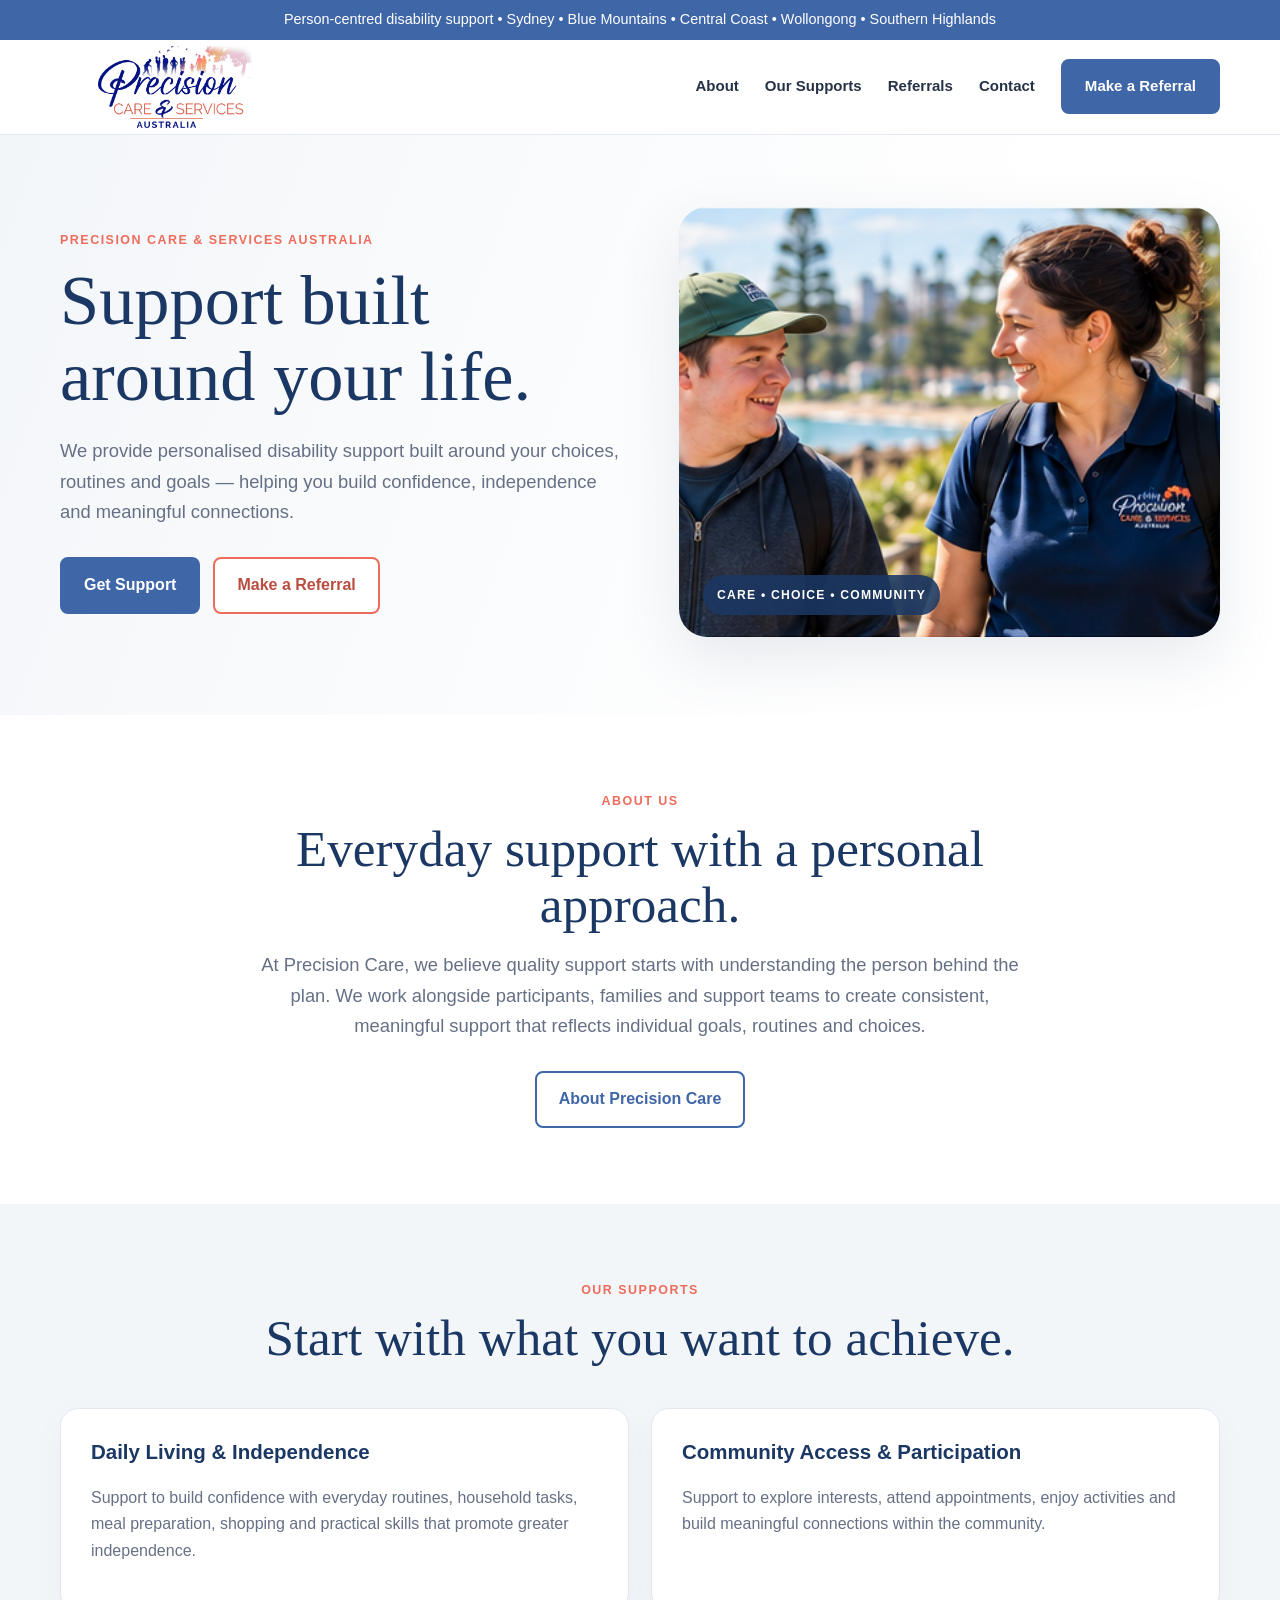
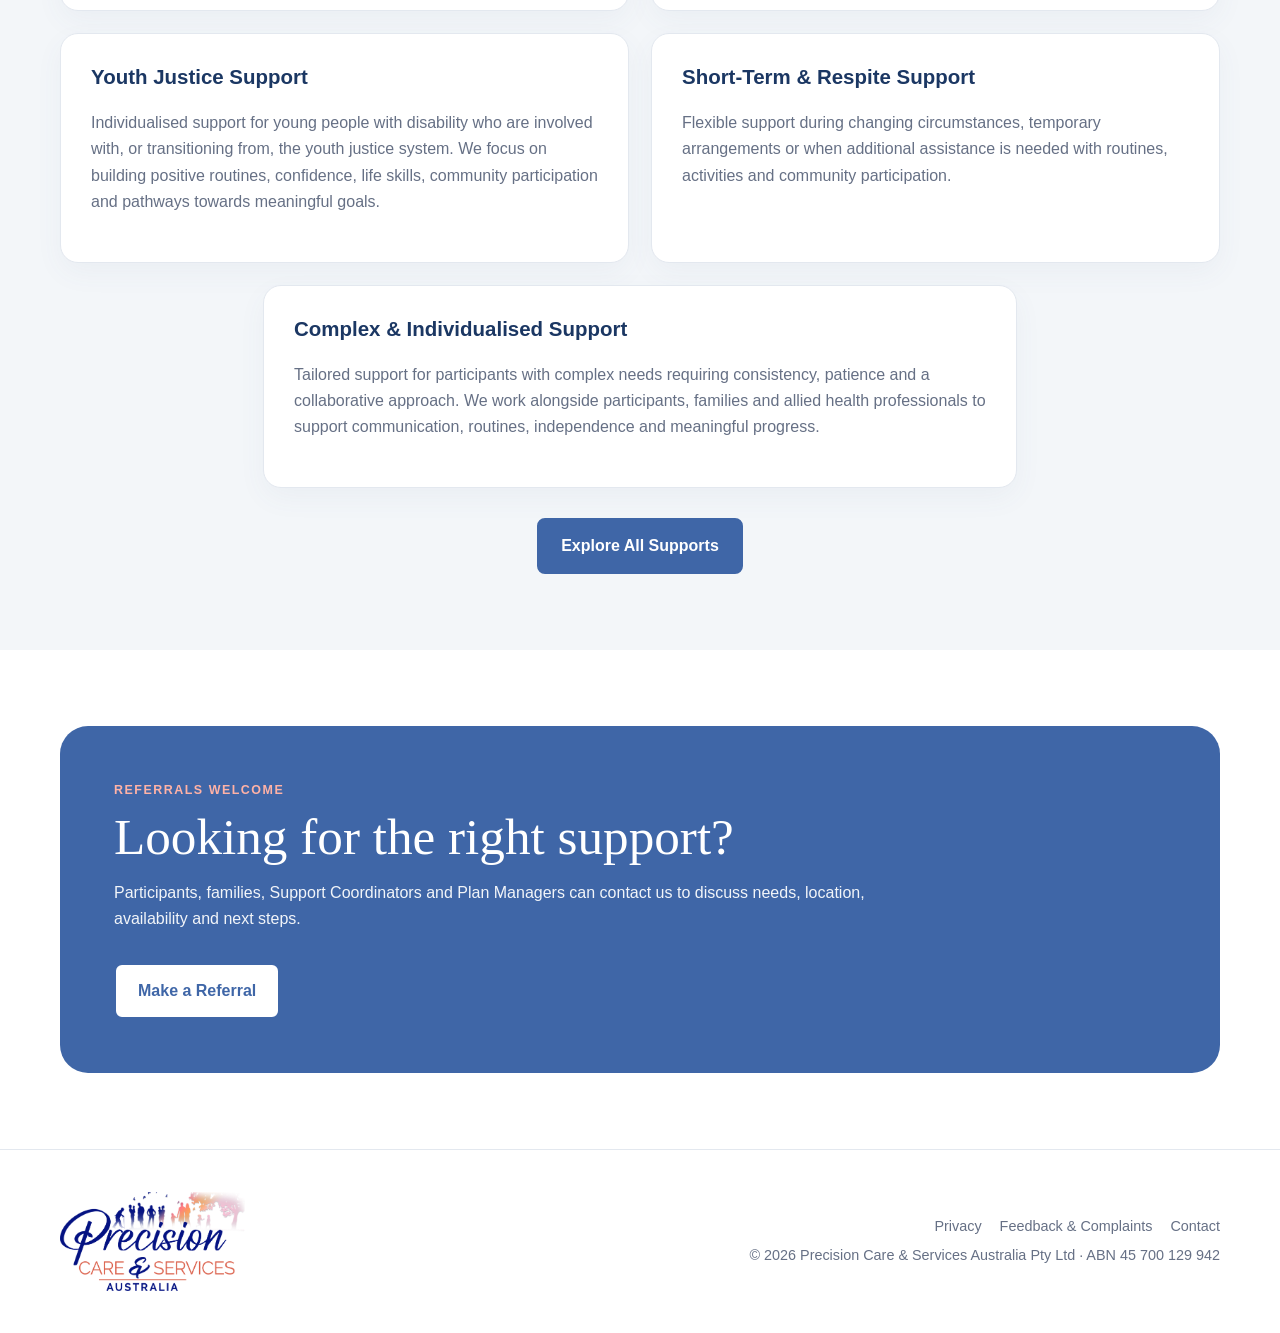
==== index.html @ 5c936be5 "Update Short-Term & Respite Support description Removed the availability note from Short-Term & Resp" ====
<!doctype html>
<html lang="en">
<head>
<meta charset="utf-8">
<meta name="viewport" content="width=device-width,initial-scale=1">
<title>Precision Care & Services Australia | Disability Support</title>
<meta name="description" content="Personalised disability support across Sydney, Blue Mountains, Central Coast, Wollongong and Southern Highlands.">
<link rel="stylesheet" href="styles.css">
</head>
<body>
<div class="top">Person-centred disability support • Sydney • Blue Mountains • Central Coast • Wollongong • Southern Highlands</div>
<header>
<div class="wrap nav">
<a href="index.html"><img class="logo" src="logo-web.png" alt="Precision Care & Services Australia"></a>
<nav class="links" aria-label="Main navigation">
<a href="about.html">About</a><a href="supports.html">Our Supports</a><a href="referrals.html">Referrals</a><a href="contact.html">Contact</a><a class="btn primary" href="referrals.html">Make a Referral</a>
</nav>
</div>
</header>
<main>
<section class="hero">
<div class="wrap hero-grid">
<div>
<div class="eyebrow">Precision Care & Services Australia</div>
<h1>Support built around your life.</h1>
<p class="lead">We provide personalised disability support built around your choices, routines and goals — helping you build confidence, independence and meaningful connections.</p>
<div class="actions"><a class="btn primary" href="contact.html">Get Support</a><a class="btn alt" href="referrals.html">Make a Referral</a></div>
</div>
<div class="hero-photo" role="img" aria-label="Warm, person-centred disability support in the community">
<img src="hero-care.png" alt="Person-centred community support">
<div class="photo-label">CARE • CHOICE • COMMUNITY</div>
</div>
</div>
</section>
<section class="section">
<div class="wrap center">
<div class="eyebrow">About us</div>
<h2>Everyday support with a personal approach.</h2>
<p class="lead">At Precision Care, we believe quality support starts with understanding the person behind the plan. We work alongside participants, families and support teams to create consistent, meaningful support that reflects individual goals, routines and choices.</p>
<div class="actions" style="justify-content:center"><a class="btn" href="about.html">About Precision Care</a></div>
</div>
</section>
<section class="section soft">
<div class="wrap">
<div class="center"><div class="eyebrow">Our supports</div><h2>Start with what you want to achieve.</h2></div>
<div class="grid">
<div class="card"><h3>Daily Living & Independence</h3><p>Support to build confidence with everyday routines, household tasks, meal preparation, shopping and practical skills that promote greater independence.</p></div>
<div class="card"><h3>Community Access & Participation</h3><p>Support to explore interests, attend appointments, enjoy activities and build meaningful connections within the community.</p></div>
<div class="card"><h3>Youth Justice Support</h3><p>Individualised support for young people with disability who are involved with, or transitioning from, the youth justice system. We focus on building positive routines, confidence, life skills, community participation and pathways towards meaningful goals.</p></div>
<div class="card"><h3>Short-Term & Respite Support</h3><p>Flexible support during changing circumstances, temporary arrangements or when additional assistance is needed with routines, activities and community participation.</p></div>
<div class="card"><h3>Complex & Individualised Support</h3><p>Tailored support for participants with complex needs requiring consistency, patience and a collaborative approach. We work alongside participants, families and allied health professionals to support communication, routines, independence and meaningful progress.</p></div>
</div>
<div class="actions" style="justify-content:center"><a class="btn primary" href="supports.html">Explore All Supports</a></div>
</div>
</section>
<section class="section"><div class="wrap band"><div class="eyebrow" style="color:#ffb2a6">Referrals welcome</div><h2>Looking for the right support?</h2><p>Participants, families, Support Coordinators and Plan Managers can contact us to discuss needs, location, availability and next steps.</p><div class="actions"><a class="btn" href="referrals.html" style="background:#fff">Make a Referral</a></div></div></section>
</main>
<footer><div class="wrap foot"><img src="logo-web.png" alt="Precision Care & Services Australia"><div><div class="footlinks"><a href="privacy.html">Privacy</a><a href="feedback.html">Feedback & Complaints</a><a href="contact.html">Contact</a></div><div class="small">© 2026 Precision Care & Services Australia Pty Ltd · ABN 45 700 129 942</div></div></div></footer>
</body></html>
---- styles.css ----
:root{--blue:#3f66a7;--navy:#1b3763;--coral:#ed6c5b;--ink:#263246;--muted:#667085;--soft:#f3f6f9;--line:#e3e8ef;--white:#fff}
*{box-sizing:border-box} html{scroll-behavior:smooth} body{margin:0;font-family:Inter,Arial,sans-serif;color:var(--ink);background:#fff;line-height:1.65} a{text-decoration:none;color:inherit}
.wrap{width:min(1160px,92%);margin:auto}.top{background:var(--blue);color:#fff;font-size:.9rem;text-align:center;padding:8px 14px}header{background:#fff;border-bottom:1px solid var(--line)}
.nav{min-height:94px;display:flex;align-items:center;justify-content:space-between;gap:24px}.logo{width:230px;height:auto;max-height:82px;object-fit:contain;display:block}.links{display:flex;align-items:center;gap:26px;font-weight:600;font-size:.94rem}
.btn{display:inline-block;padding:13px 22px;border-radius:8px;font-weight:700;border:2px solid var(--blue);transition:.2s;background:#fff;color:var(--blue);cursor:pointer}.btn:hover{transform:translateY(-1px)}.btn.primary{background:var(--blue);color:#fff}.btn.alt{border-color:var(--coral);color:#b94d40;background:#fff}
.hero{background:linear-gradient(110deg,#f3f6f9 0%,#fff 72%);padding:72px 0 78px}.hero-grid{display:grid;grid-template-columns:1.02fr .98fr;gap:56px;align-items:center}.eyebrow{color:var(--coral);font-weight:800;letter-spacing:.12em;text-transform:uppercase;font-size:.78rem}
h1,h2{font-family:Georgia,serif;font-weight:500;color:var(--navy);line-height:1.08}.hero h1{font-size:clamp(3rem,5.5vw,5.1rem);margin:12px 0 22px}.section h1{color:var(--navy)}.section h2{font-size:clamp(2.15rem,4vw,3.35rem);margin:10px 0 18px}h3{color:var(--navy);line-height:1.25}.lead{font-size:1.15rem;color:var(--muted);max-width:760px}.actions{display:flex;gap:13px;margin-top:30px;flex-wrap:wrap}
.hero-photo{min-height:430px;border-radius:28px;position:relative;overflow:hidden;box-shadow:0 22px 60px #52698724;background:#dfe7ef}.hero-photo img{width:100%;height:430px;object-fit:cover;display:block}.photo-label{position:absolute;left:24px;bottom:22px;background:rgba(27,55,99,.88);color:#fff;padding:10px 14px;border-radius:999px;font-size:.76rem;font-weight:800;letter-spacing:.1em}
.section{padding:76px 0}.soft{background:var(--soft)}.center{text-align:center;max-width:850px;margin:auto}.center .lead{margin-left:auto;margin-right:auto}.grid{display:grid;grid-template-columns:repeat(2,1fr);gap:22px;margin-top:42px}.card{background:#fff;border:1px solid var(--line);border-radius:18px;padding:30px;box-shadow:0 10px 28px #5269870d}.card h3{margin-top:0;font-size:1.28rem}.card p{color:var(--muted)}.tag{display:inline-block;margin-top:10px;color:var(--blue);font-size:.84rem;font-weight:800;letter-spacing:.03em}
.band{background:var(--blue);color:#fff;border-radius:28px;padding:54px}.band h2{color:#fff;margin:8px 0 14px}.band p{color:#f2f5f9;max-width:760px}.contact{display:grid;grid-template-columns:1fr 1fr;gap:54px;align-items:start}.service-area{color:var(--muted)}.notice{background:#fff7f5;border-left:4px solid var(--coral);padding:16px 18px;border-radius:8px;color:#5f6672}.form{background:#fff;border:1px solid var(--line);border-radius:18px;padding:30px;box-shadow:0 10px 28px #5269870d}.field{margin-bottom:18px}label{display:block;font-weight:700;margin-bottom:6px;color:var(--navy)}input,select,textarea{width:100%;font:inherit;padding:12px 13px;border:1px solid #cfd6df;border-radius:8px;background:#fff;color:var(--ink)}textarea{min-height:130px;resize:vertical}
footer{border-top:1px solid var(--line);padding:42px 0;color:var(--muted);font-size:.9rem}.foot{display:flex;justify-content:space-between;gap:30px;align-items:center}.foot img{width:185px}.footlinks{display:flex;gap:18px;justify-content:flex-end;margin-bottom:6px}.small{text-align:right}
@media(max-width:900px){.links a:not(.btn){display:none}.hero-grid,.contact{grid-template-columns:1fr}.grid{grid-template-columns:1fr}.hero-photo,.hero-photo img{min-height:330px;height:330px}}
@media(max-width:620px){.top{font-size:.78rem}.nav{min-height:80px}.logo{width:175px}.links .btn{padding:10px 13px;font-size:.84rem}.hero{padding:48px 0}.hero h1{font-size:3.05rem}.hero-grid{gap:34px}.hero-photo,.hero-photo img{min-height:280px;height:280px}.section{padding:58px 0}.band{padding:36px 26px}.foot{align-items:flex-start;flex-direction:column}.footlinks{justify-content:flex-start;flex-wrap:wrap}.small{text-align:left}}
.grid .card:last-child{grid-column:1/-1;max-width:65%;margin:auto;}
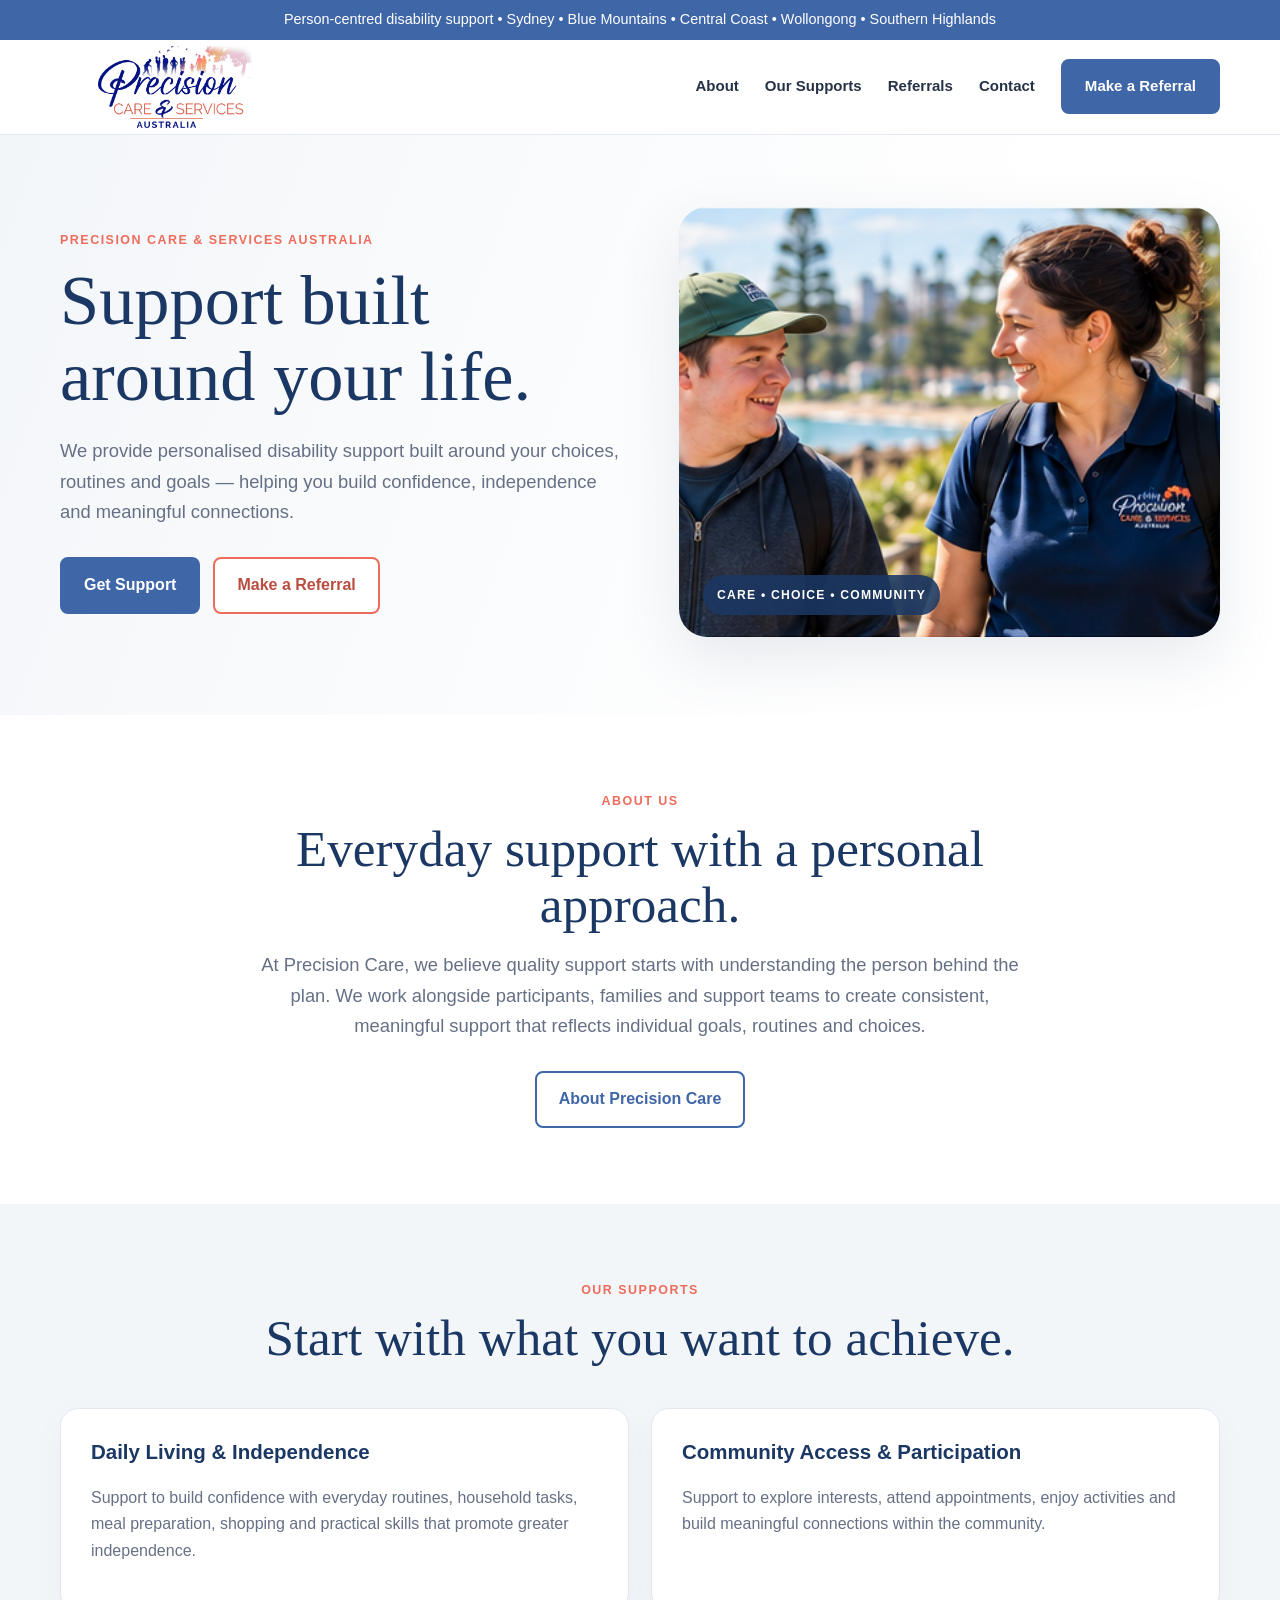
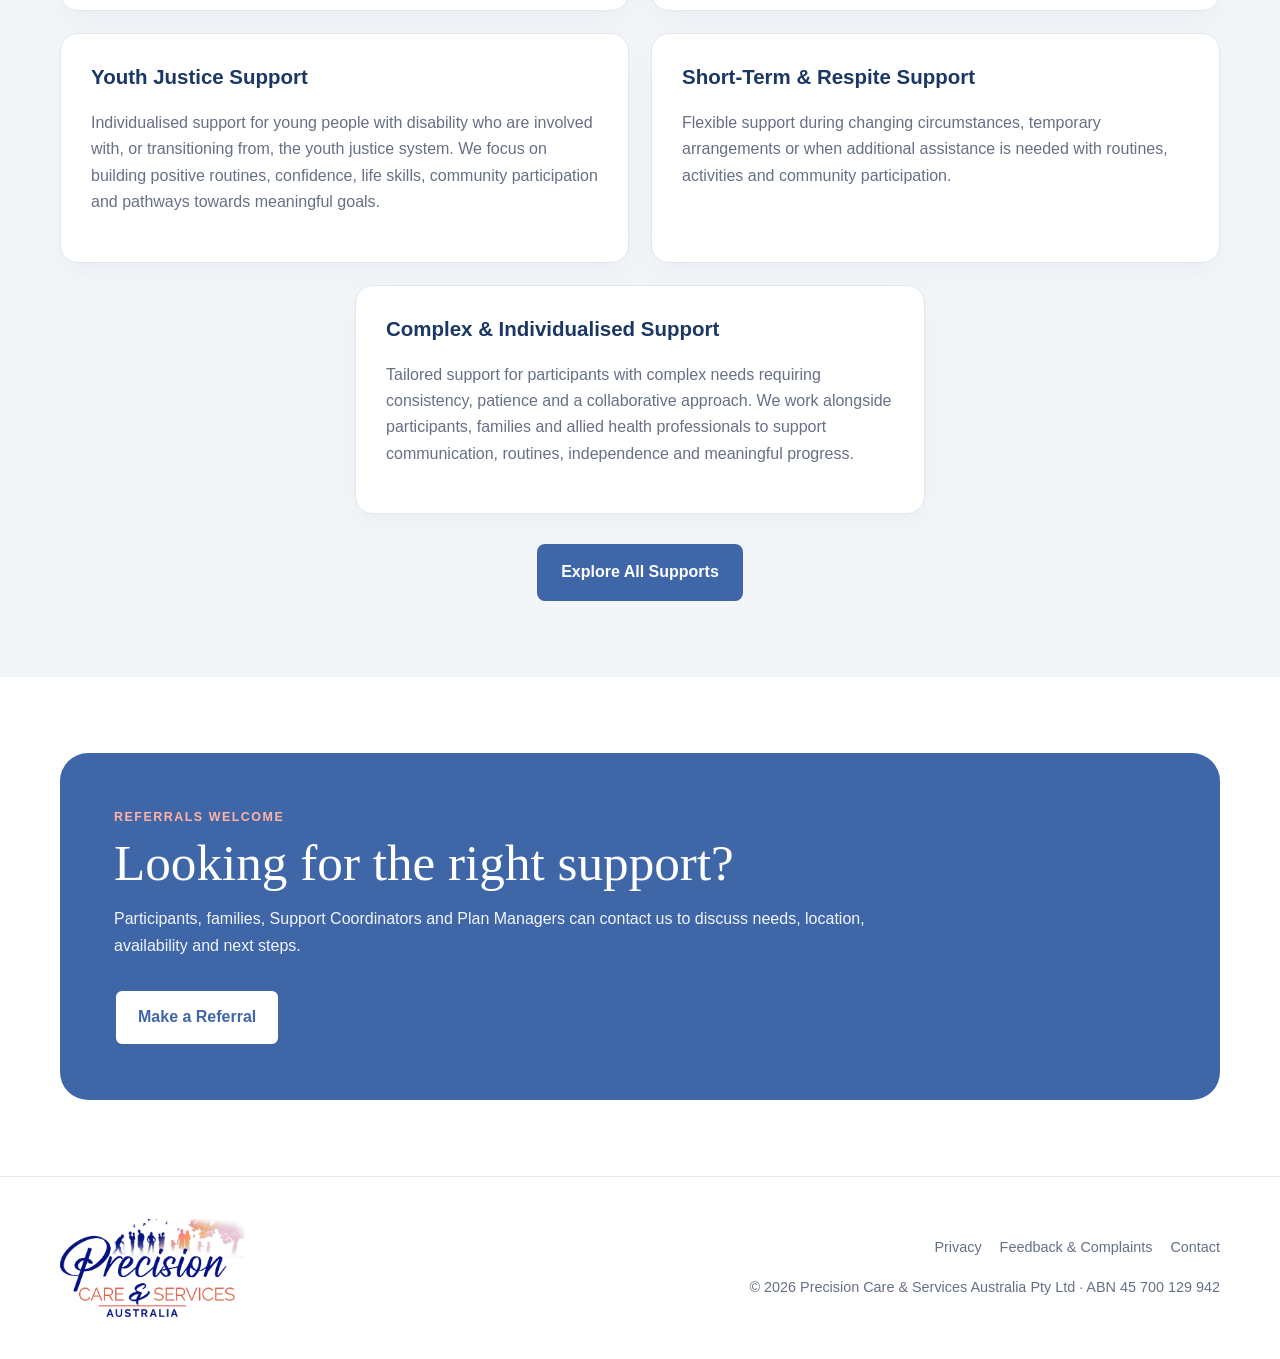
==== commit 76892e32: "Update section class for home supports" ====
--- a/index.html
+++ b/index.html
@@ -40,7 +40,7 @@
 <div class="actions" style="justify-content:center"><a class="btn" href="about.html">About Precision Care</a></div>
 </div>
 </section>
-<section class="section soft">
+<section class="section soft home-supports">
 <div class="wrap">
 <div class="center"><div class="eyebrow">Our supports</div><h2>Start with what you want to achieve.</h2></div>
 <div class="grid">
--- a/styles.css
+++ b/styles.css
@@ -8,7 +8,8 @@
 .hero-photo{min-height:430px;border-radius:28px;position:relative;overflow:hidden;box-shadow:0 22px 60px #52698724;background:#dfe7ef}.hero-photo img{width:100%;height:430px;object-fit:cover;display:block}.photo-label{position:absolute;left:24px;bottom:22px;background:rgba(27,55,99,.88);color:#fff;padding:10px 14px;border-radius:999px;font-size:.76rem;font-weight:800;letter-spacing:.1em}
 .section{padding:76px 0}.soft{background:var(--soft)}.center{text-align:center;max-width:850px;margin:auto}.center .lead{margin-left:auto;margin-right:auto}.grid{display:grid;grid-template-columns:repeat(2,1fr);gap:22px;margin-top:42px}.card{background:#fff;border:1px solid var(--line);border-radius:18px;padding:30px;box-shadow:0 10px 28px #5269870d}.card h3{margin-top:0;font-size:1.28rem}.card p{color:var(--muted)}.tag{display:inline-block;margin-top:10px;color:var(--blue);font-size:.84rem;font-weight:800;letter-spacing:.03em}
 .band{background:var(--blue);color:#fff;border-radius:28px;padding:54px}.band h2{color:#fff;margin:8px 0 14px}.band p{color:#f2f5f9;max-width:760px}.contact{display:grid;grid-template-columns:1fr 1fr;gap:54px;align-items:start}.service-area{color:var(--muted)}.notice{background:#fff7f5;border-left:4px solid var(--coral);padding:16px 18px;border-radius:8px;color:#5f6672}.form{background:#fff;border:1px solid var(--line);border-radius:18px;padding:30px;box-shadow:0 10px 28px #5269870d}.field{margin-bottom:18px}label{display:block;font-weight:700;margin-bottom:6px;color:var(--navy)}input,select,textarea{width:100%;font:inherit;padding:12px 13px;border:1px solid #cfd6df;border-radius:8px;background:#fff;color:var(--ink)}textarea{min-height:130px;resize:vertical}
-footer{border-top:1px solid var(--line);padding:42px 0;color:var(--muted);font-size:.9rem}.foot{display:flex;justify-content:space-between;gap:30px;align-items:center}.foot img{width:185px}.footlinks{display:flex;gap:18px;justify-content:flex-end;margin-bottom:6px}.small{text-align:right}
+footer{border-top:1px solid var(--line);padding:42px 0;color:var(--muted);font-size:.9rem}.foot{display:flex;justify-content:space-between;gap:30px;align-items:center}.foot img{width:185px}.footlinks{display:flex;gap:18px;justify-content:flex-end;margin-bottom:6px}.small{text-align:left;margin-top:16px}
 @media(max-width:900px){.links a:not(.btn){display:none}.hero-grid,.contact{grid-template-columns:1fr}.grid{grid-template-columns:1fr}.hero-photo,.hero-photo img{min-height:330px;height:330px}}
 @media(max-width:620px){.top{font-size:.78rem}.nav{min-height:80px}.logo{width:175px}.links .btn{padding:10px 13px;font-size:.84rem}.hero{padding:48px 0}.hero h1{font-size:3.05rem}.hero-grid{gap:34px}.hero-photo,.hero-photo img{min-height:280px;height:280px}.section{padding:58px 0}.band{padding:36px 26px}.foot{align-items:flex-start;flex-direction:column}.footlinks{justify-content:flex-start;flex-wrap:wrap}.small{text-align:left}}
-.grid .card:last-child{grid-column:1/-1;max-width:65%;margin:auto;}
+grid .card:last-child{}
+@media (min-width:769px){.section.soft .grid .card:last-child{grid-column:1 / -1;width:calc(50% - 10px);justify-self:center;}}
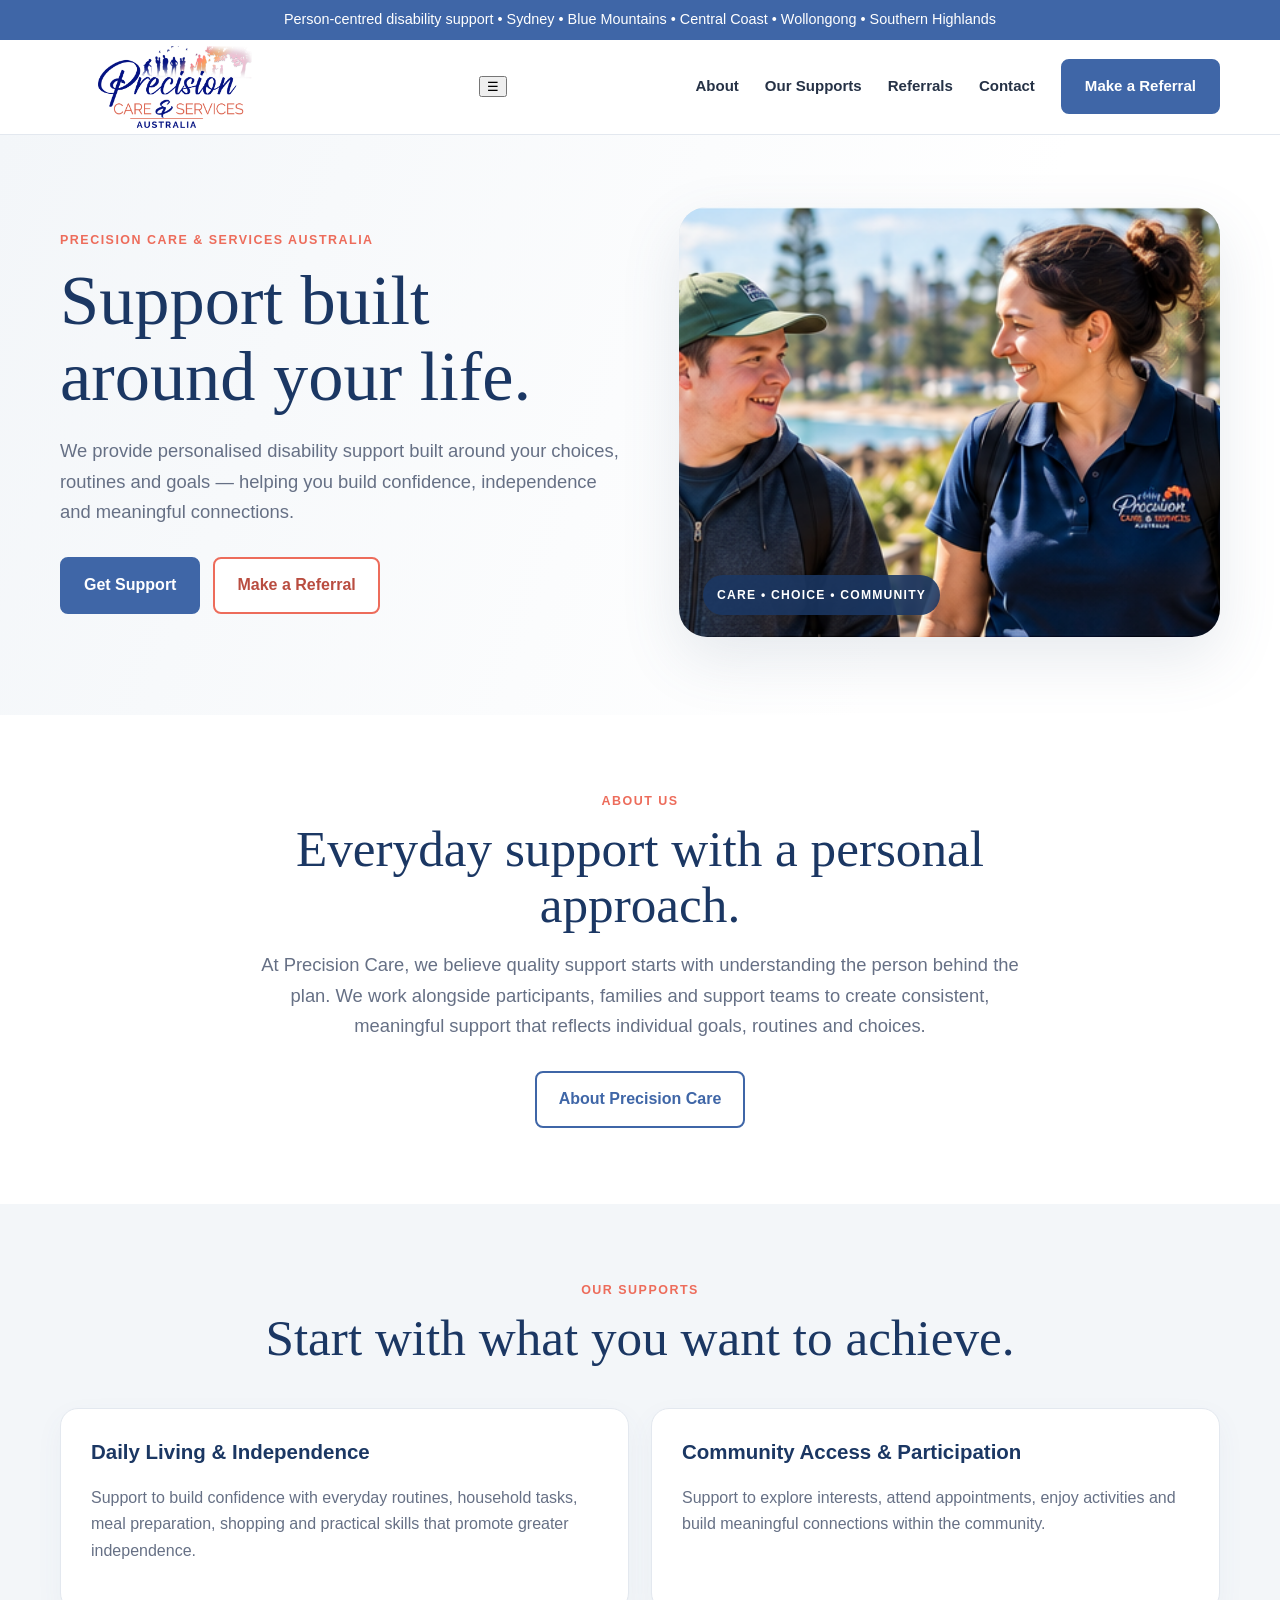
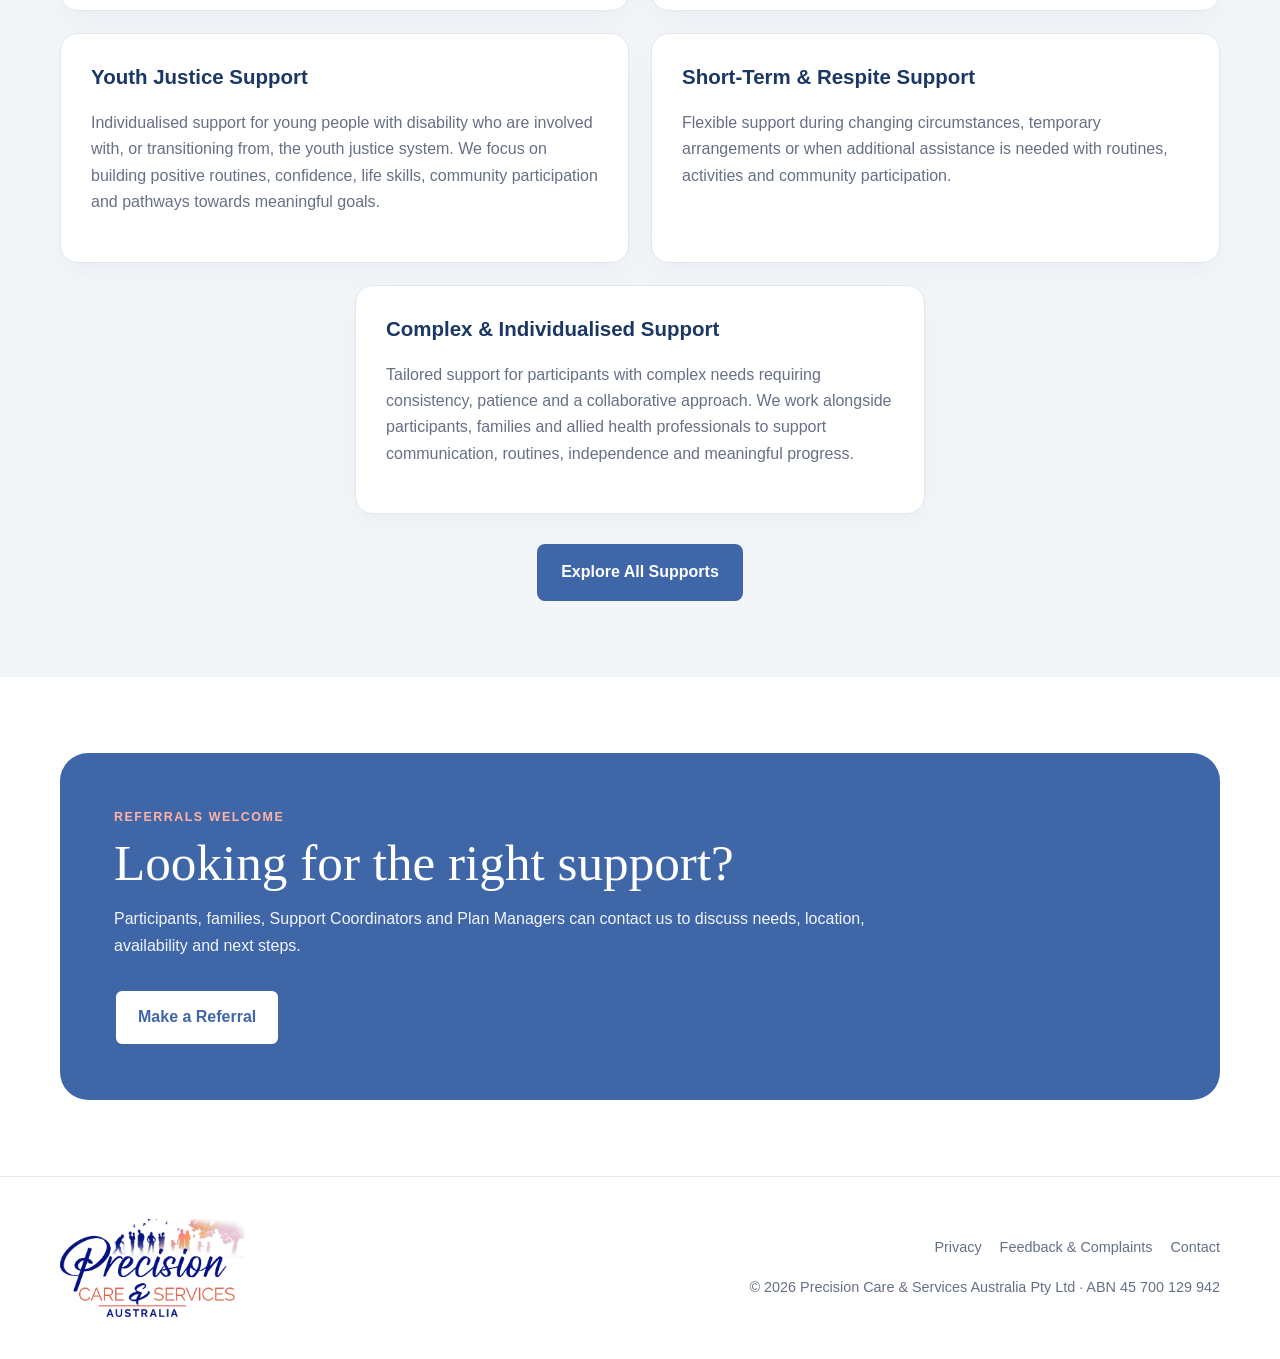
==== commit b87fb619: "Add menu toggle button to navigation" ====
--- a/index.html
+++ b/index.html
@@ -12,6 +12,7 @@
 <header>
 <div class="wrap nav">
 <a href="index.html"><img class="logo" src="logo-web.png" alt="Precision Care & Services Australia"></a>
+<button class="menu-toggle" aria-label="Open menu">☰</button>
 <nav class="links" aria-label="Main navigation">
 <a href="about.html">About</a><a href="supports.html">Our Supports</a><a href="referrals.html">Referrals</a><a href="contact.html">Contact</a><a class="btn primary" href="referrals.html">Make a Referral</a>
 </nav>
--- a/styles.css
+++ b/styles.css
@@ -12,4 +12,4 @@
 @media(max-width:900px){.links a:not(.btn){display:none}.hero-grid,.contact{grid-template-columns:1fr}.grid{grid-template-columns:1fr}.hero-photo,.hero-photo img{min-height:330px;height:330px}}
 @media(max-width:620px){.top{font-size:.78rem}.nav{min-height:80px}.logo{width:175px}.links .btn{padding:10px 13px;font-size:.84rem}.hero{padding:48px 0}.hero h1{font-size:3.05rem}.hero-grid{gap:34px}.hero-photo,.hero-photo img{min-height:280px;height:280px}.section{padding:58px 0}.band{padding:36px 26px}.foot{align-items:flex-start;flex-direction:column}.footlinks{justify-content:flex-start;flex-wrap:wrap}.small{text-align:left}}
 grid .card:last-child{}
-@media (min-width:769px){.section.soft .grid .card:last-child{grid-column:1 / -1;width:calc(50% - 10px);justify-self:center;}}
+@media (min-width:769px){.home-supports .grid .card:last-child{grid-column:1 / -1;width:calc(50% - 10px);justify-self:center;}}
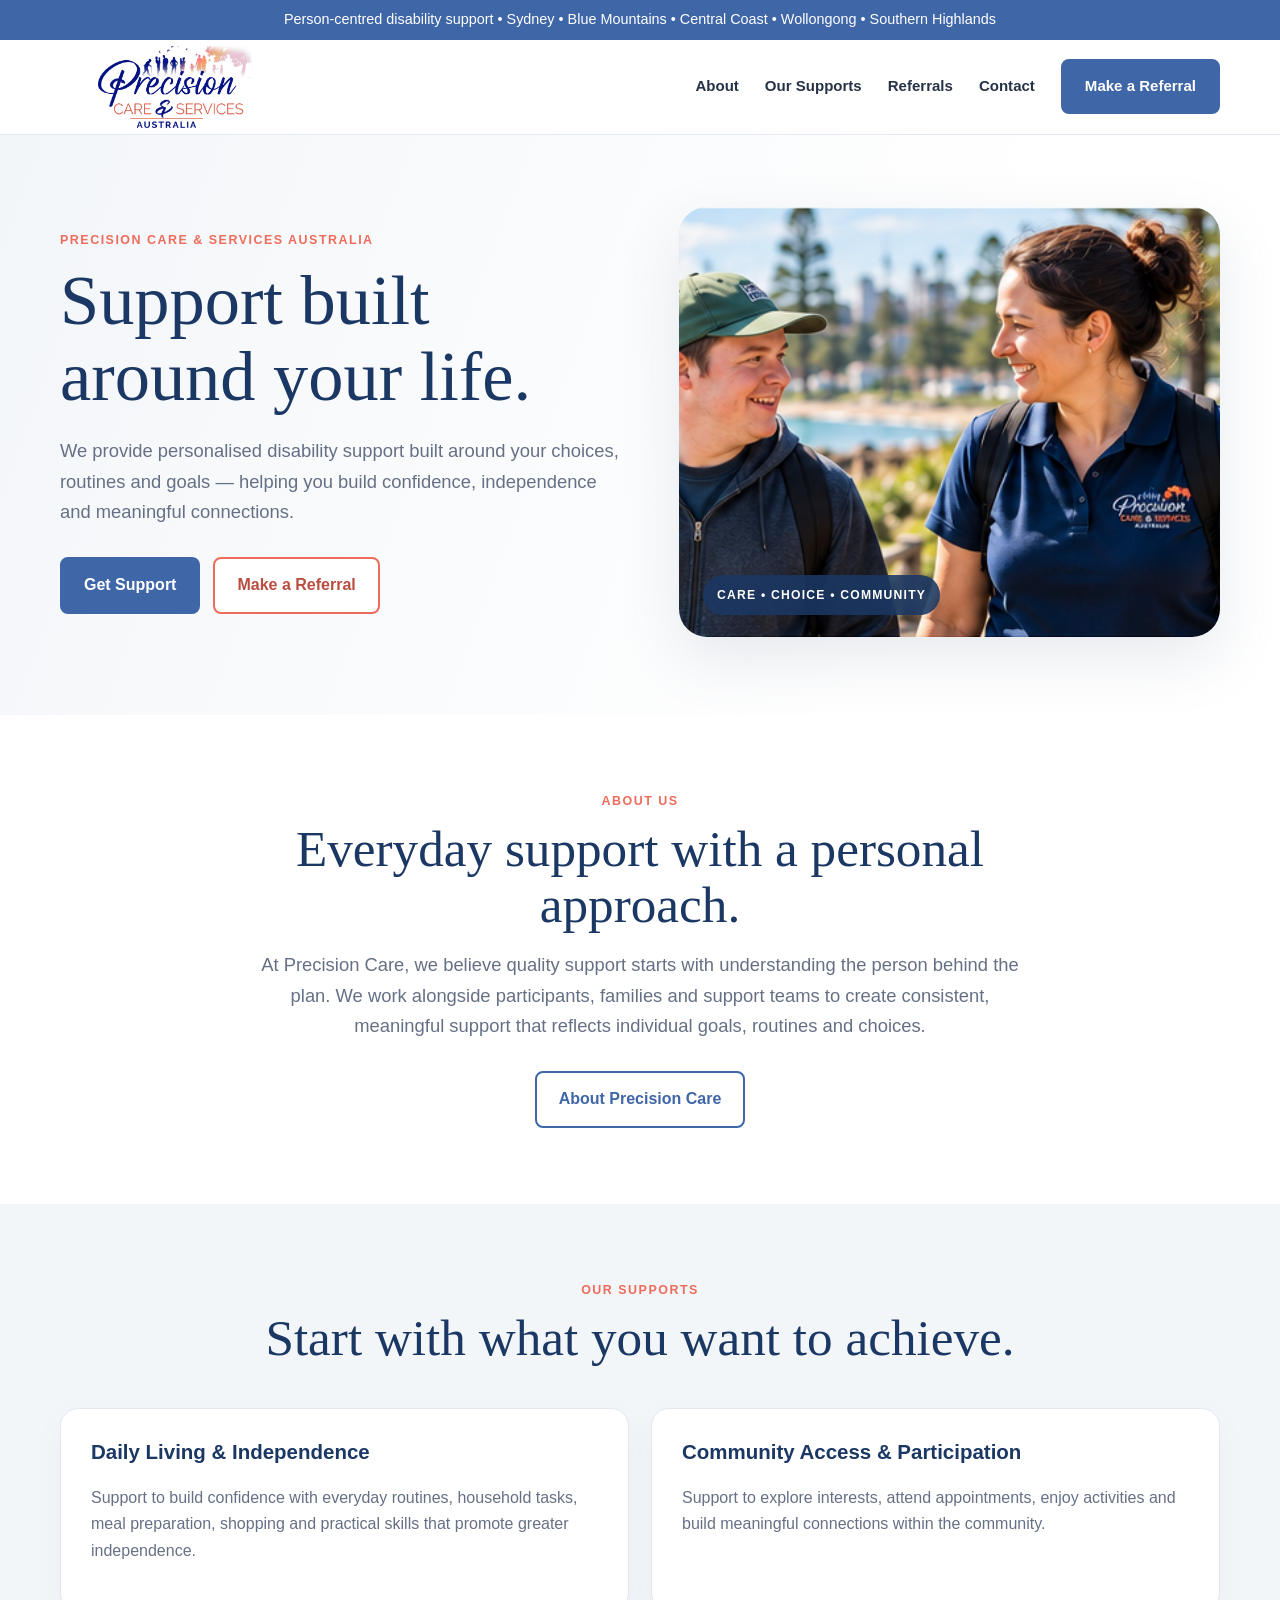
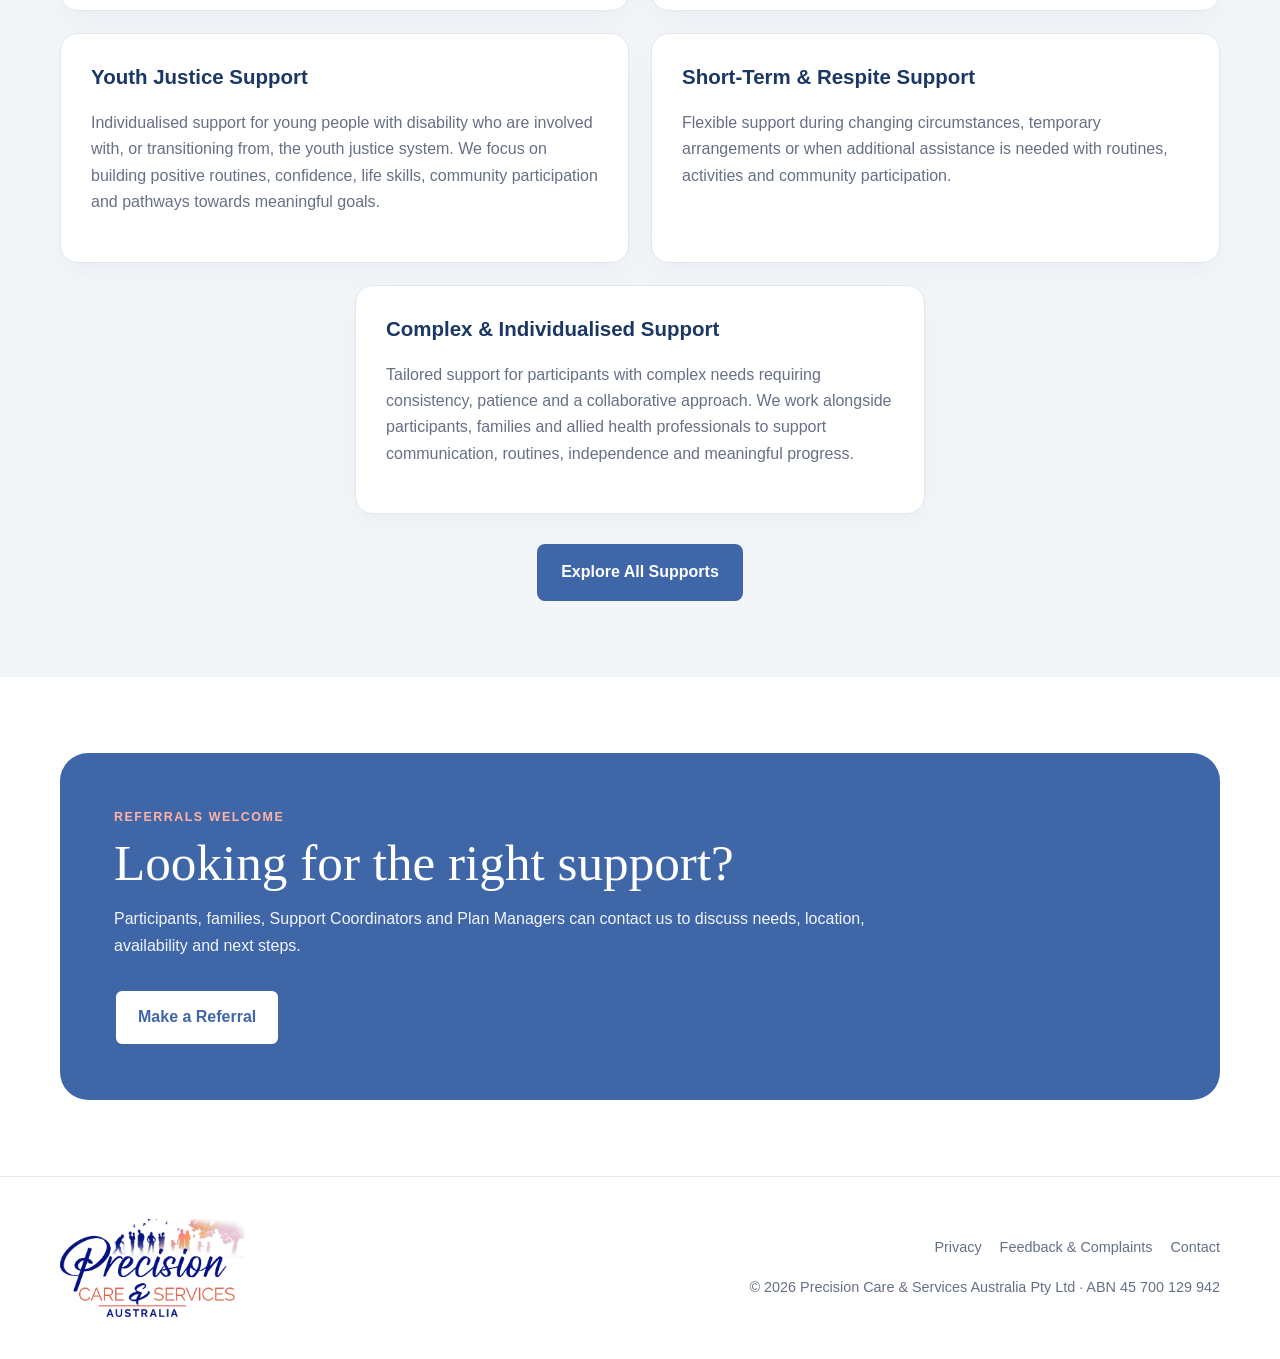
==== commit e49be109: "Add script tag for external JavaScript file" ====
--- a/index.html
+++ b/index.html
@@ -57,4 +57,5 @@
 <section class="section"><div class="wrap band"><div class="eyebrow" style="color:#ffb2a6">Referrals welcome</div><h2>Looking for the right support?</h2><p>Participants, families, Support Coordinators and Plan Managers can contact us to discuss needs, location, availability and next steps.</p><div class="actions"><a class="btn" href="referrals.html" style="background:#fff">Make a Referral</a></div></div></section>
 </main>
 <footer><div class="wrap foot"><img src="logo-web.png" alt="Precision Care & Services Australia"><div><div class="footlinks"><a href="privacy.html">Privacy</a><a href="feedback.html">Feedback & Complaints</a><a href="contact.html">Contact</a></div><div class="small">© 2026 Precision Care & Services Australia Pty Ltd · ABN 45 700 129 942</div></div></div></footer>
+<script src="script.js"></script>
 </body></html>
--- a/styles.css
+++ b/styles.css
@@ -13,3 +13,23 @@
 @media(max-width:620px){.top{font-size:.78rem}.nav{min-height:80px}.logo{width:175px}.links .btn{padding:10px 13px;font-size:.84rem}.hero{padding:48px 0}.hero h1{font-size:3.05rem}.hero-grid{gap:34px}.hero-photo,.hero-photo img{min-height:280px;height:280px}.section{padding:58px 0}.band{padding:36px 26px}.foot{align-items:flex-start;flex-direction:column}.footlinks{justify-content:flex-start;flex-wrap:wrap}.small{text-align:left}}
 grid .card:last-child{}
 @media (min-width:769px){.home-supports .grid .card:last-child{grid-column:1 / -1;width:calc(50% - 10px);justify-self:center;}}
+
+
+.menu-toggle {
+  display: none;
+}
+
+@media (max-width: 768px) {
+  .menu-toggle {
+    display: block;
+    background: none;
+    border: none;
+    font-size: 28px;
+    color: var(--navy);
+    cursor: pointer;
+  }
+
+  .links {
+    display: none;
+  }
+}
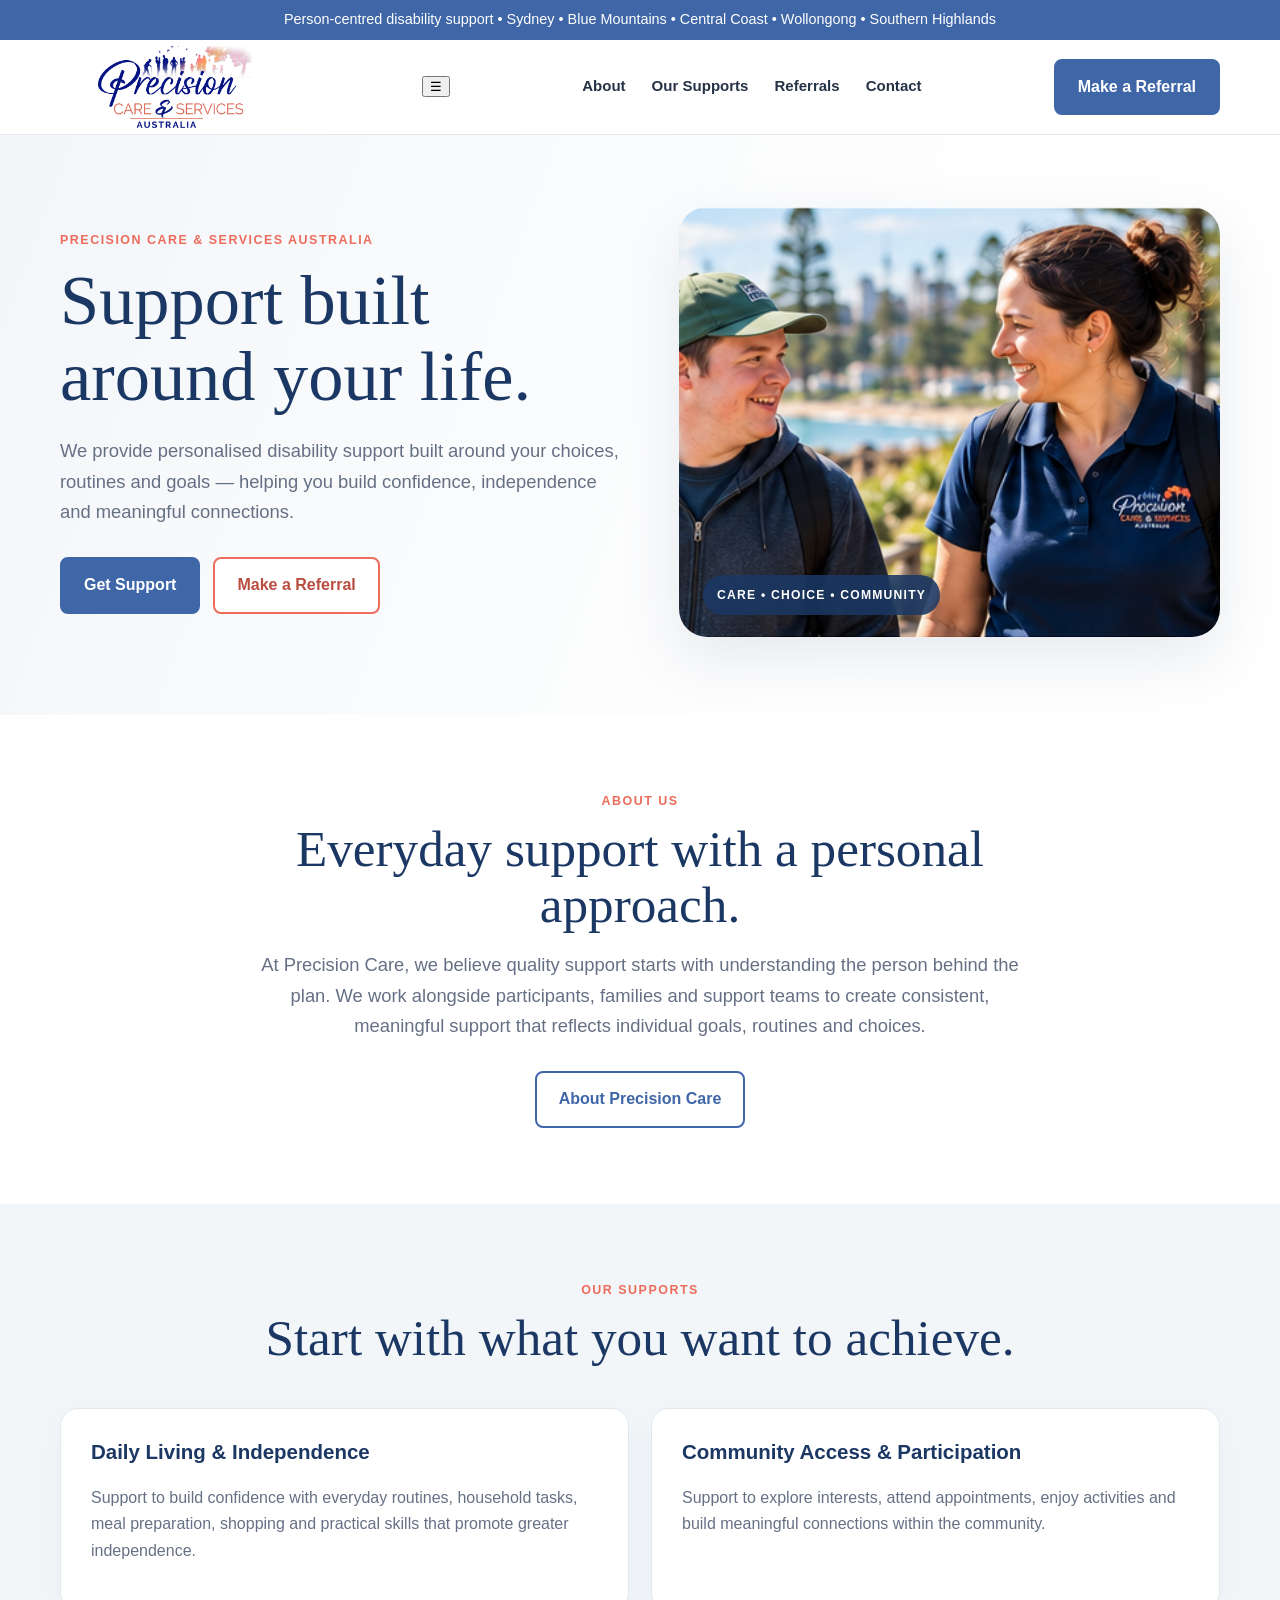
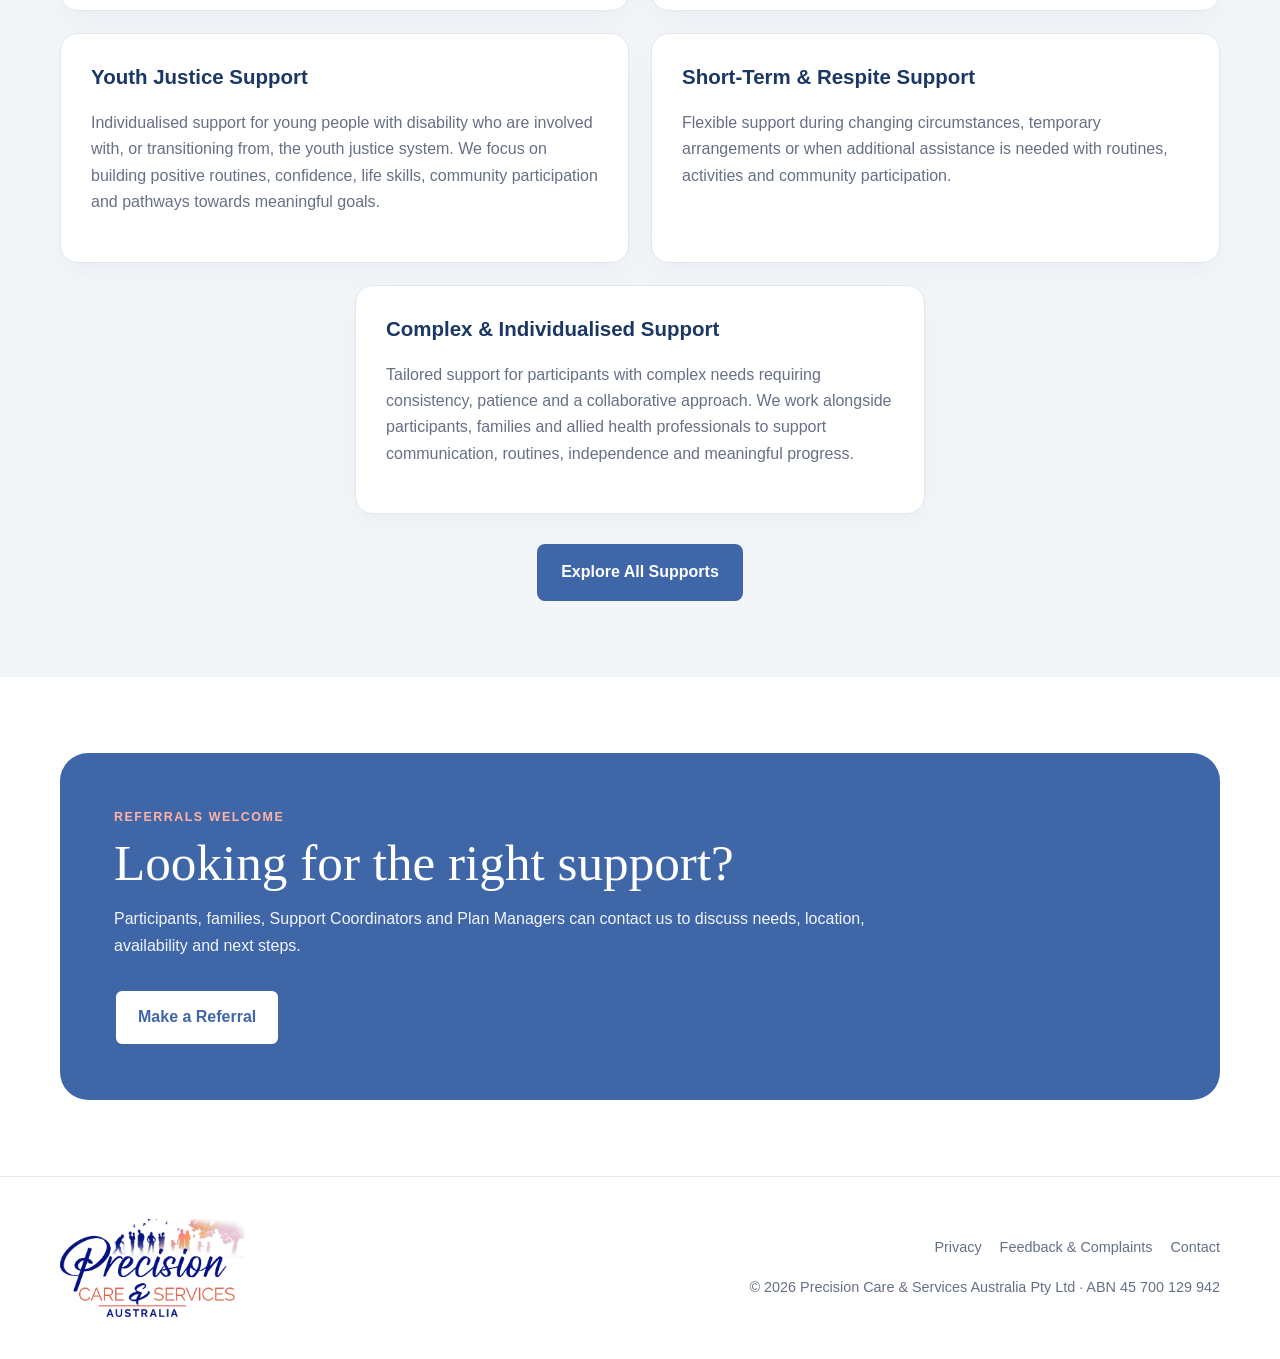
==== commit f5769b81: "Rearrange navigation links in index.html" ====
--- a/index.html
+++ b/index.html
@@ -14,8 +14,9 @@
 <a href="index.html"><img class="logo" src="logo-web.png" alt="Precision Care & Services Australia"></a>
 <button class="menu-toggle" aria-label="Open menu">☰</button>
 <nav class="links" aria-label="Main navigation">
-<a href="about.html">About</a><a href="supports.html">Our Supports</a><a href="referrals.html">Referrals</a><a href="contact.html">Contact</a><a class="btn primary" href="referrals.html">Make a Referral</a>
+<a href="about.html">About</a><a href="supports.html">Our Supports</a><a href="referrals.html">Referrals</a><a href="contact.html">Contact</a>
 </nav>
+<a class="btn primary" href="referrals.html">Make a Referral</a>
 </div>
 </header>
 <main>
--- a/styles.css
+++ b/styles.css
@@ -15,11 +15,17 @@
 @media (min-width:769px){.home-supports .grid .card:last-child{grid-column:1 / -1;width:calc(50% - 10px);justify-self:center;}}
 
 
-.menu-toggle {
-  display: none;
-}
+@media (max-width: 768px) {
 
-@media (max-width: 768px) {
+  .nav {
+    align-items: center;
+  }
+
+  .logo {
+    width: 175px;
+    height: auto;
+  }
+
   .menu-toggle {
     display: block;
     background: none;
@@ -27,9 +33,25 @@
     font-size: 28px;
     color: var(--navy);
     cursor: pointer;
+    margin-left: auto;
   }
 
   .links {
     display: none;
+    width: 100%;
   }
+
+  .links.open {
+    display: flex;
+    flex-direction: column;
+    gap: 15px;
+    position: absolute;
+    top: 90px;
+    left: 0;
+    right: 0;
+    background: white;
+    padding: 20px;
+    z-index: 10;
+  }
+
 }
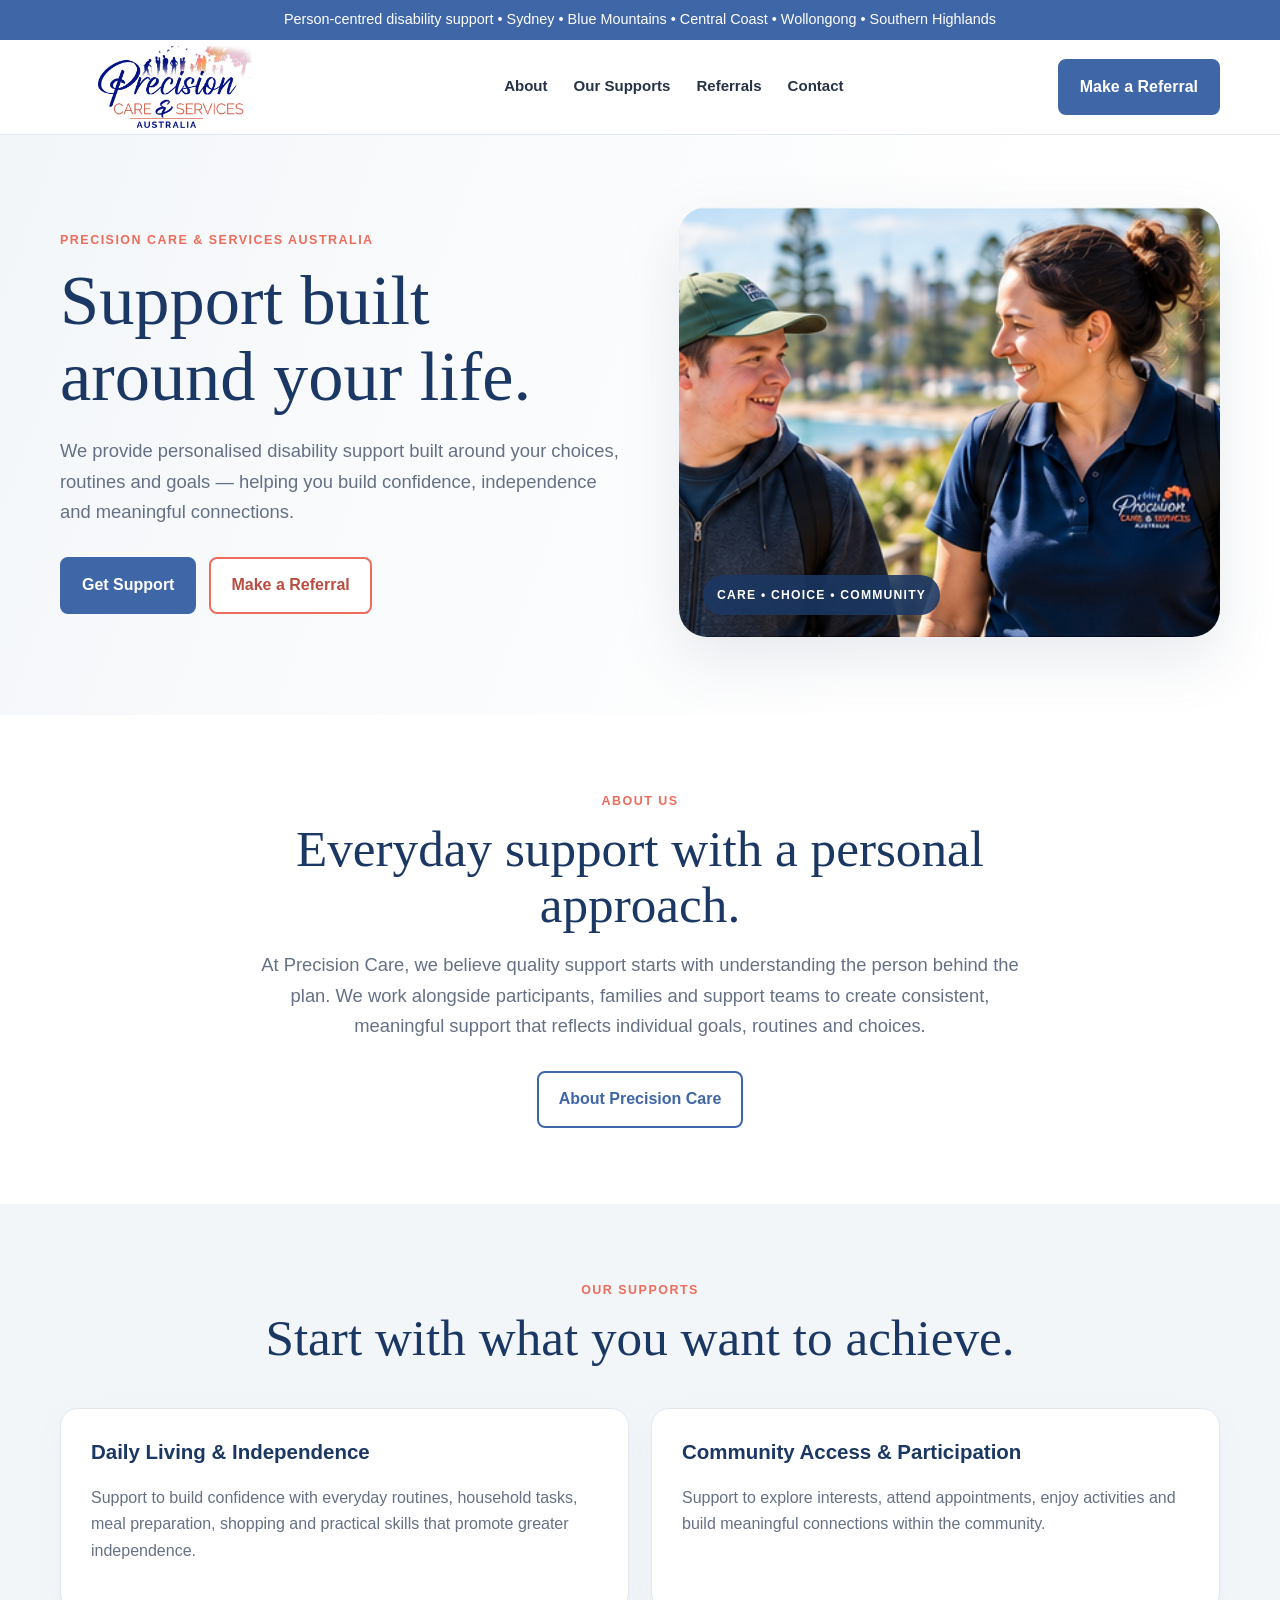
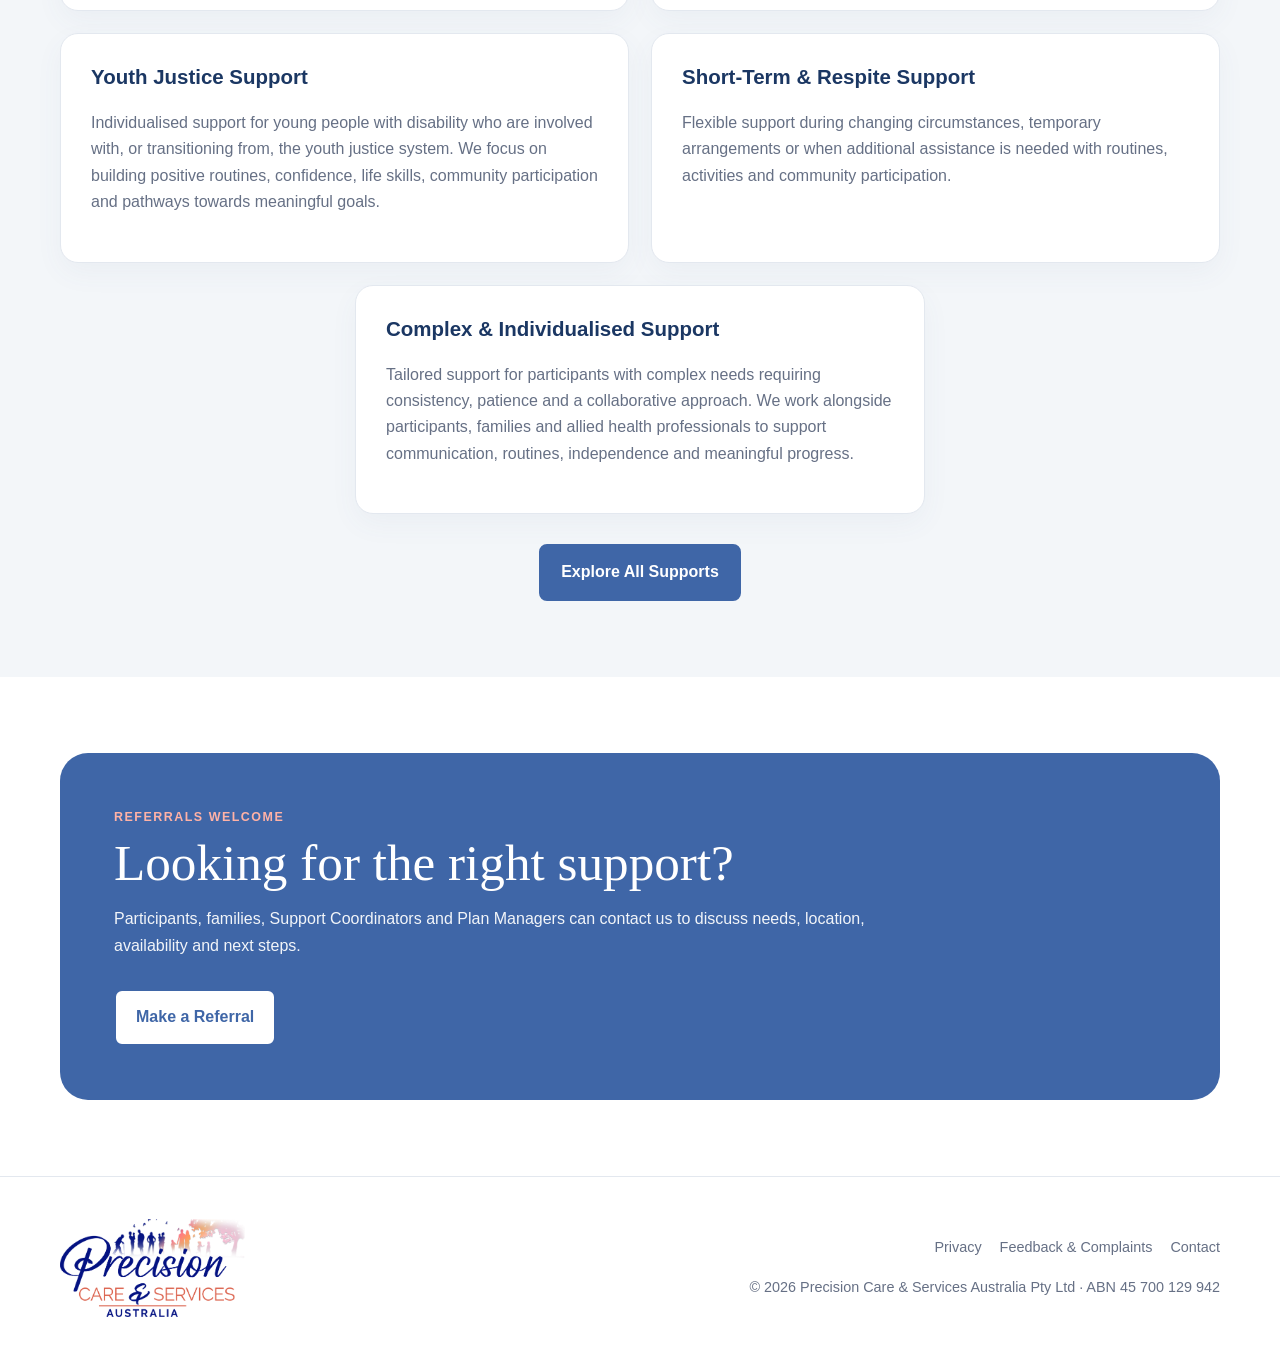
==== commit 8ae9c77f: "Remove menu toggle button from index.html" ====
--- a/index.html
+++ b/index.html
@@ -12,7 +12,7 @@
 <header>
 <div class="wrap nav">
 <a href="index.html"><img class="logo" src="logo-web.png" alt="Precision Care & Services Australia"></a>
-<button class="menu-toggle" aria-label="Open menu">☰</button>
+
 <nav class="links" aria-label="Main navigation">
 <a href="about.html">About</a><a href="supports.html">Our Supports</a><a href="referrals.html">Referrals</a><a href="contact.html">Contact</a>
 </nav>
--- a/styles.css
+++ b/styles.css
@@ -2,32 +2,62 @@
 *{box-sizing:border-box} html{scroll-behavior:smooth} body{margin:0;font-family:Inter,Arial,sans-serif;color:var(--ink);background:#fff;line-height:1.65} a{text-decoration:none;color:inherit}
 .wrap{width:min(1160px,92%);margin:auto}.top{background:var(--blue);color:#fff;font-size:.9rem;text-align:center;padding:8px 14px}header{background:#fff;border-bottom:1px solid var(--line)}
 .nav{min-height:94px;display:flex;align-items:center;justify-content:space-between;gap:24px}.logo{width:230px;height:auto;max-height:82px;object-fit:contain;display:block}.links{display:flex;align-items:center;gap:26px;font-weight:600;font-size:.94rem}
-.btn{display:inline-block;padding:13px 22px;border-radius:8px;font-weight:700;border:2px solid var(--blue);transition:.2s;background:#fff;color:var(--blue);cursor:pointer}.btn:hover{transform:translateY(-1px)}.btn.primary{background:var(--blue);color:#fff}.btn.alt{border-color:var(--coral);color:#b94d40;background:#fff}
+.btn{display:inline-block;padding:13px 20px;border-radius:8px;font-weight:700;border:2px solid var(--blue);transition:.2s;background:#fff;color:var(--blue);cursor:pointer}.btn:hover{transform:translateY(-1px)}.btn.primary{background:var(--blue);color:#fff}.btn.alt{border-color:var(--coral);color:#b94d40;background:#fff}
 .hero{background:linear-gradient(110deg,#f3f6f9 0%,#fff 72%);padding:72px 0 78px}.hero-grid{display:grid;grid-template-columns:1.02fr .98fr;gap:56px;align-items:center}.eyebrow{color:var(--coral);font-weight:800;letter-spacing:.12em;text-transform:uppercase;font-size:.78rem}
 h1,h2{font-family:Georgia,serif;font-weight:500;color:var(--navy);line-height:1.08}.hero h1{font-size:clamp(3rem,5.5vw,5.1rem);margin:12px 0 22px}.section h1{color:var(--navy)}.section h2{font-size:clamp(2.15rem,4vw,3.35rem);margin:10px 0 18px}h3{color:var(--navy);line-height:1.25}.lead{font-size:1.15rem;color:var(--muted);max-width:760px}.actions{display:flex;gap:13px;margin-top:30px;flex-wrap:wrap}
 .hero-photo{min-height:430px;border-radius:28px;position:relative;overflow:hidden;box-shadow:0 22px 60px #52698724;background:#dfe7ef}.hero-photo img{width:100%;height:430px;object-fit:cover;display:block}.photo-label{position:absolute;left:24px;bottom:22px;background:rgba(27,55,99,.88);color:#fff;padding:10px 14px;border-radius:999px;font-size:.76rem;font-weight:800;letter-spacing:.1em}
 .section{padding:76px 0}.soft{background:var(--soft)}.center{text-align:center;max-width:850px;margin:auto}.center .lead{margin-left:auto;margin-right:auto}.grid{display:grid;grid-template-columns:repeat(2,1fr);gap:22px;margin-top:42px}.card{background:#fff;border:1px solid var(--line);border-radius:18px;padding:30px;box-shadow:0 10px 28px #5269870d}.card h3{margin-top:0;font-size:1.28rem}.card p{color:var(--muted)}.tag{display:inline-block;margin-top:10px;color:var(--blue);font-size:.84rem;font-weight:800;letter-spacing:.03em}
 .band{background:var(--blue);color:#fff;border-radius:28px;padding:54px}.band h2{color:#fff;margin:8px 0 14px}.band p{color:#f2f5f9;max-width:760px}.contact{display:grid;grid-template-columns:1fr 1fr;gap:54px;align-items:start}.service-area{color:var(--muted)}.notice{background:#fff7f5;border-left:4px solid var(--coral);padding:16px 18px;border-radius:8px;color:#5f6672}.form{background:#fff;border:1px solid var(--line);border-radius:18px;padding:30px;box-shadow:0 10px 28px #5269870d}.field{margin-bottom:18px}label{display:block;font-weight:700;margin-bottom:6px;color:var(--navy)}input,select,textarea{width:100%;font:inherit;padding:12px 13px;border:1px solid #cfd6df;border-radius:8px;background:#fff;color:var(--ink)}textarea{min-height:130px;resize:vertical}
 footer{border-top:1px solid var(--line);padding:42px 0;color:var(--muted);font-size:.9rem}.foot{display:flex;justify-content:space-between;gap:30px;align-items:center}.foot img{width:185px}.footlinks{display:flex;gap:18px;justify-content:flex-end;margin-bottom:6px}.small{text-align:left;margin-top:16px}
-@media(max-width:900px){.links a:not(.btn){display:none}.hero-grid,.contact{grid-template-columns:1fr}.grid{grid-template-columns:1fr}.hero-photo,.hero-photo img{min-height:330px;height:330px}}
+@media(max-width:900px){.links a:not(.btn){display:block}.hero-grid,.contact{grid-template-columns:1fr}.grid{grid-template-columns:1fr}.hero-photo,.hero-photo img{min-height:330px;height:330px}}
 @media(max-width:620px){.top{font-size:.78rem}.nav{min-height:80px}.logo{width:175px}.links .btn{padding:10px 13px;font-size:.84rem}.hero{padding:48px 0}.hero h1{font-size:3.05rem}.hero-grid{gap:34px}.hero-photo,.hero-photo img{min-height:280px;height:280px}.section{padding:58px 0}.band{padding:36px 26px}.foot{align-items:flex-start;flex-direction:column}.footlinks{justify-content:flex-start;flex-wrap:wrap}.small{text-align:left}}
 grid .card:last-child{}
 @media (min-width:769px){.home-supports .grid .card:last-child{grid-column:1 / -1;width:calc(50% - 10px);justify-self:center;}}
 
 
-@media (max-width: 768px) {
-
+@media (max-width:768px) {
+
+    .nav > .btn {
+        display:none;
+    }
+
+    
+
+    
   .nav {
-    align-items: center;
-  }
-
-  .logo {
+    align-items:center;
+    position:relative;
+    z-index:1100;
+}
+.section {
+    padding:32px 0;
+  }
+    .home-supports .grid {
+    gap:18px;
+  }
+    .home-supports .card {
+    padding:24px;
+}
+
+.home-supports h2 {
+    margin-bottom:24px;
+}
+
+.home-supports .card h3 {
+    margin-bottom:12px;
+}
+   .home-supports .card p {
+    line-height:1.55;
+    font-size:16px;
+} 
+    
+    .logo {
     width: 175px;
     height: auto;
   }
 
-  .menu-toggle {
-    display: block;
+   .menu-toggle {
+  display: none !important;
     background: none;
     border: none;
     font-size: 28px;
@@ -41,17 +71,269 @@
     width: 100%;
   }
 
-  .links.open {
-    display: flex;
-    flex-direction: column;
-    gap: 15px;
-    position: absolute;
-    top: 90px;
-    left: 0;
-    right: 0;
-    background: white;
-    padding: 20px;
-    z-index: 10;
-  }
-
-}
+ .links.open {
+    display:flex;
+    flex-direction:column;
+    position:absolute;
+    top:110px;
+    left:0;
+    right:0;
+    width:100%;
+    background:white;
+    padding:10px 20px 14px;
+    gap:4px;
+    z-index:1000;
+    box-shadow:0 10px 20px rgba(0,0,0, .08);
+}
+
+.links.open a {
+    text-align:center;
+    font-size:16px;
+padding:3px 0;
+line-height:1.2;
+}
+/* Mobile hero refinement */
+.hero {
+    padding:48px 0 50px;
+}
+
+.hero h1 {
+    font-size:2.45rem;
+    line-height:1.05;
+    margin-bottom:18px;
+}
+
+.hero p {
+    margin-bottom:18px;
+}
+
+.hero-photo {
+    min-height:250px;
+    border-radius:22px;
+}
+
+footer img {
+  width:160px;
+  height:auto;
+}
+
+/* =========================
+   REFERRAL PAGE
+   ========================= */
+
+.referral-page {
+  max-width: 820px;
+  margin: 0 auto;
+}
+
+.referral-page .eyebrow {
+  color: var(--coral);
+  font-weight: 800;
+  letter-spacing: 1.5px;
+  font-size: .82rem;
+  margin-bottom: 12px;
+}
+
+.referral-page h1 {
+  color: var(--navy);
+  font-family: Georgia, serif;
+  font-size: clamp(2.3rem, 5vw, 4rem);
+  font-weight: 500;
+  line-height: 1.08;
+  margin: 0 0 20px;
+}
+
+.referral-page .lead {
+  max-width: 680px;
+  margin: 0 0 18px;
+  font-size: 1.08rem;
+  line-height: 1.7;
+}
+
+.referral-page .notice {
+  background: #fff;
+  border-left: 4px solid var(--coral);
+  padding: 16px 18px;
+  border-radius: 0 12px 12px 0;
+  margin: 24px 0 32px;
+  font-size: .94rem;
+  line-height: 1.55;
+}
+
+.referral-page form {
+  background: #fff;
+  padding: 32px;
+  border-radius: 24px;
+  box-shadow: 0 18px 45px rgba(27,55,99,.08);
+}
+
+.referral-page .field {
+  margin-bottom: 20px;
+}
+
+.referral-page label {
+  display: block;
+  color: var(--navy);
+  font-weight: 700;
+  margin-bottom: 8px;
+}
+
+.referral-page input,
+.referral-page select,
+.referral-page textarea {
+  width: 100%;
+  padding: 14px 16px;
+  border: 1px solid var(--line);
+  border-radius: 10px;
+  background: #fff;
+  color: var(--ink);
+  font: inherit;
+}
+
+.referral-page textarea {
+  min-height: 130px;
+  resize: vertical;
+}
+
+.referral-page input:focus,
+.referral-page select:focus,
+.referral-page textarea:focus {
+  outline: 2px solid rgba(63,111,167,.18);
+  border-color: var(--blue);
+}
+
+.referral-page .btn.primary {
+  margin-top: 6px;
+}
+
+@media (max-width: 620px) {
+  .referral-page h1 {
+    font-size: 2.45rem;
+  }
+
+  .referral-page form {
+    padding: 24px 20px;
+    border-radius: 20px;
+  }
+
+  .referral-page .lead {
+    font-size: 1rem;
+  }
+}
+
+/* =========================
+   ABOUT PAGE
+   ========================= */
+
+.about-page {
+  max-width: 900px;
+  margin: 0 auto;
+}
+.about-page .hero {
+  padding: 72px 0 58px;
+}
+
+.about-page .hero h1 {
+  max-width: 760px;
+  margin: 0 auto 18px;
+}
+
+.about-page .hero .lead {
+  max-width: 720px;
+  margin: 0 auto;
+}
+.about-page .section {
+  padding: 54px 0;
+}
+
+.about-page .grid {
+  gap: 22px;
+}
+
+.about-page .card {
+  padding: 30px;
+  border-radius: 18px;
+}
+
+.about-page .card h3 {
+  margin-bottom: 12px;
+  color: var(--navy);
+}
+
+.about-page .card p {
+  line-height: 1.65;
+}
+.about-page .center {
+  max-width: 760px;
+  margin-left: auto;
+  margin-right: auto;
+}
+
+.about-page .center h2 {
+  margin-bottom: 20px;
+  color: var(--navy);
+}
+
+.about-page .center p {
+  line-height: 1.7;
+  margin-bottom: 18px;
+}
+@media (max-width: 620px) {
+  .about-page {
+    max-width: 100%;
+  }
+
+  .about-page .hero {
+    padding: 48px 0 40px;
+  }
+
+  .about-page .hero h1 {
+    font-size: 2.45rem;
+  }
+
+  .about-page .section {
+    padding: 38px 0;
+  }
+
+  .about-page .card {
+    padding: 24px 20px;
+    border-radius: 20px;
+  }
+
+  .about-page .center {
+    text-align: left;
+  }
+}
+
+/* ABOUT PAGE — MOBILE POLISH */
+@media (max-width: 620px) {
+  .about-page .hero {
+    padding: 48px 20px 38px;
+  }
+
+  .about-page .section {
+    padding: 38px 0;
+  }
+
+  .about-page .grid {
+    gap: 16px;
+  }
+
+  .about-page .card {
+    padding: 26px;
+  }
+}
+@media (max-width: 620px) {
+  .menu-toggle {
+    display: block !important;
+  }
+}
+.menu-toggle {
+  display: none !important;
+}
+
+@media (max-width: 620px) {
+  .menu-toggle {
+    display: block !important;
+  }
+}
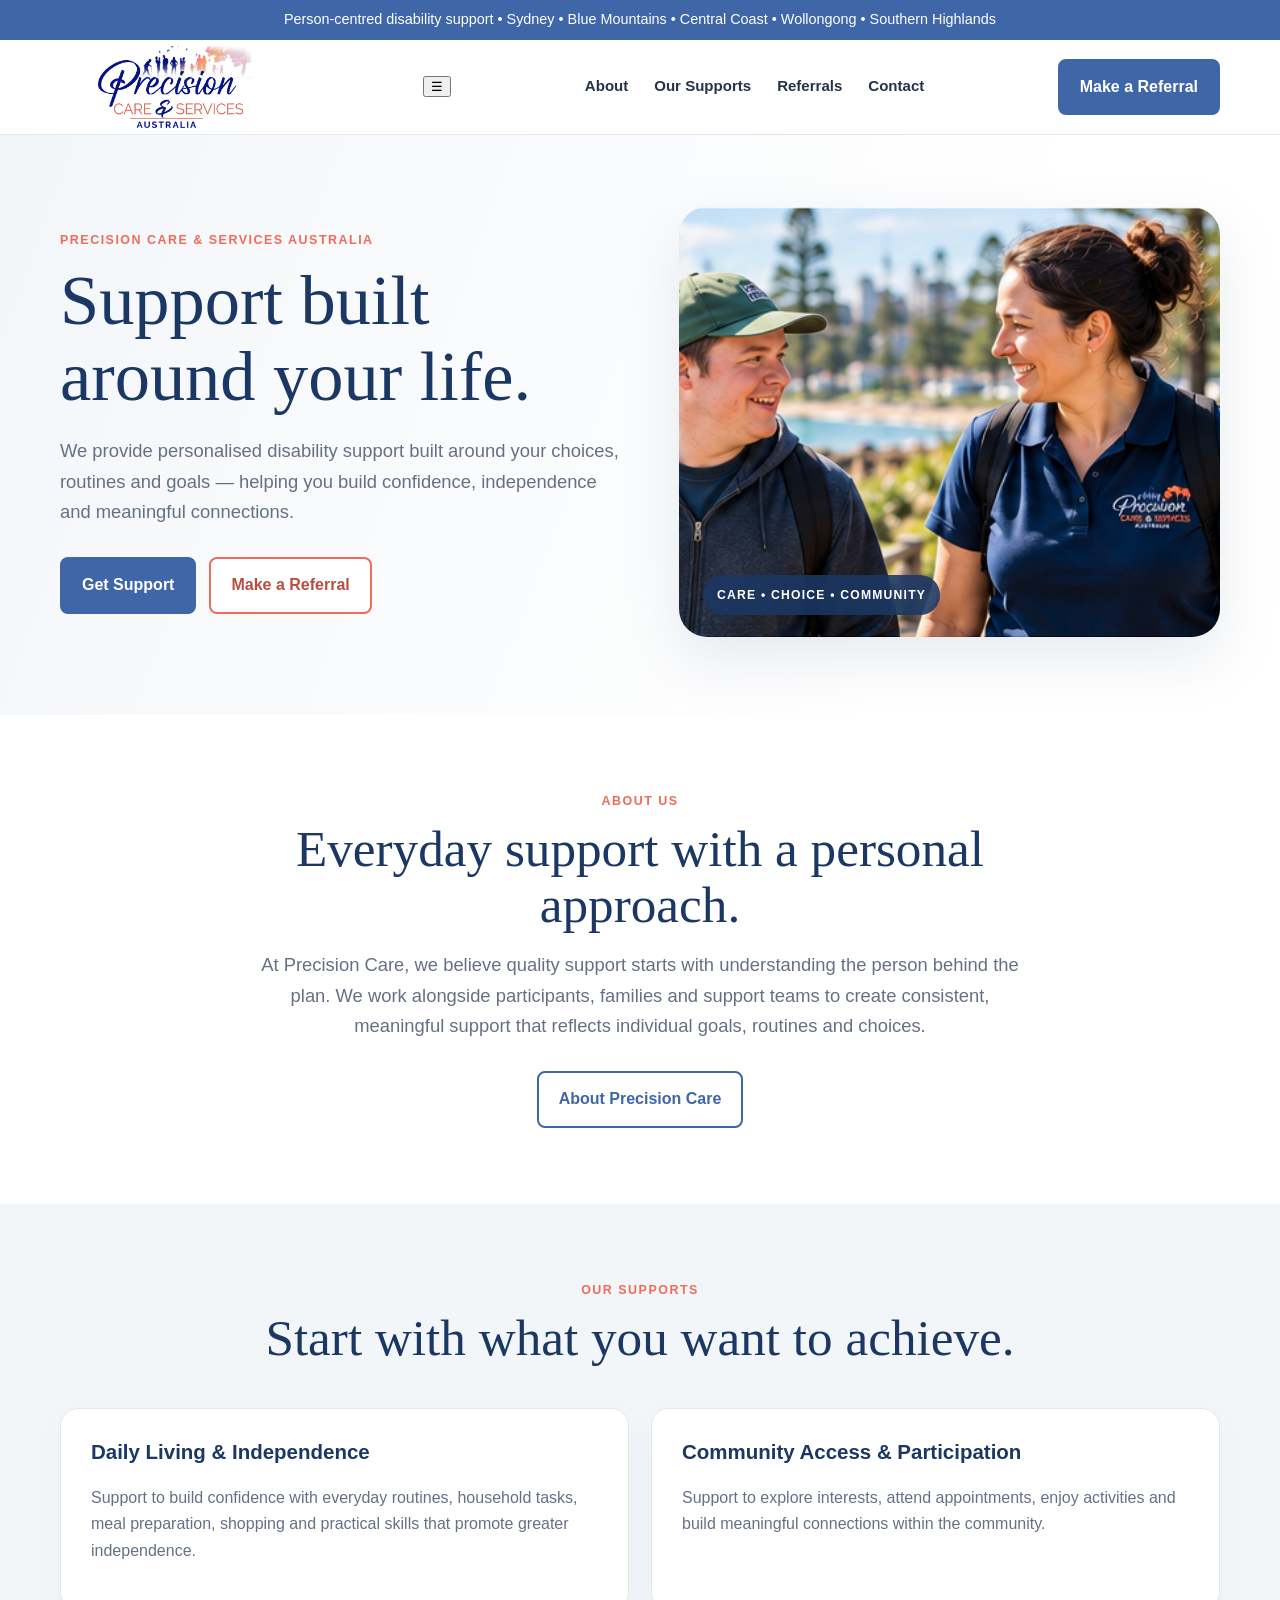
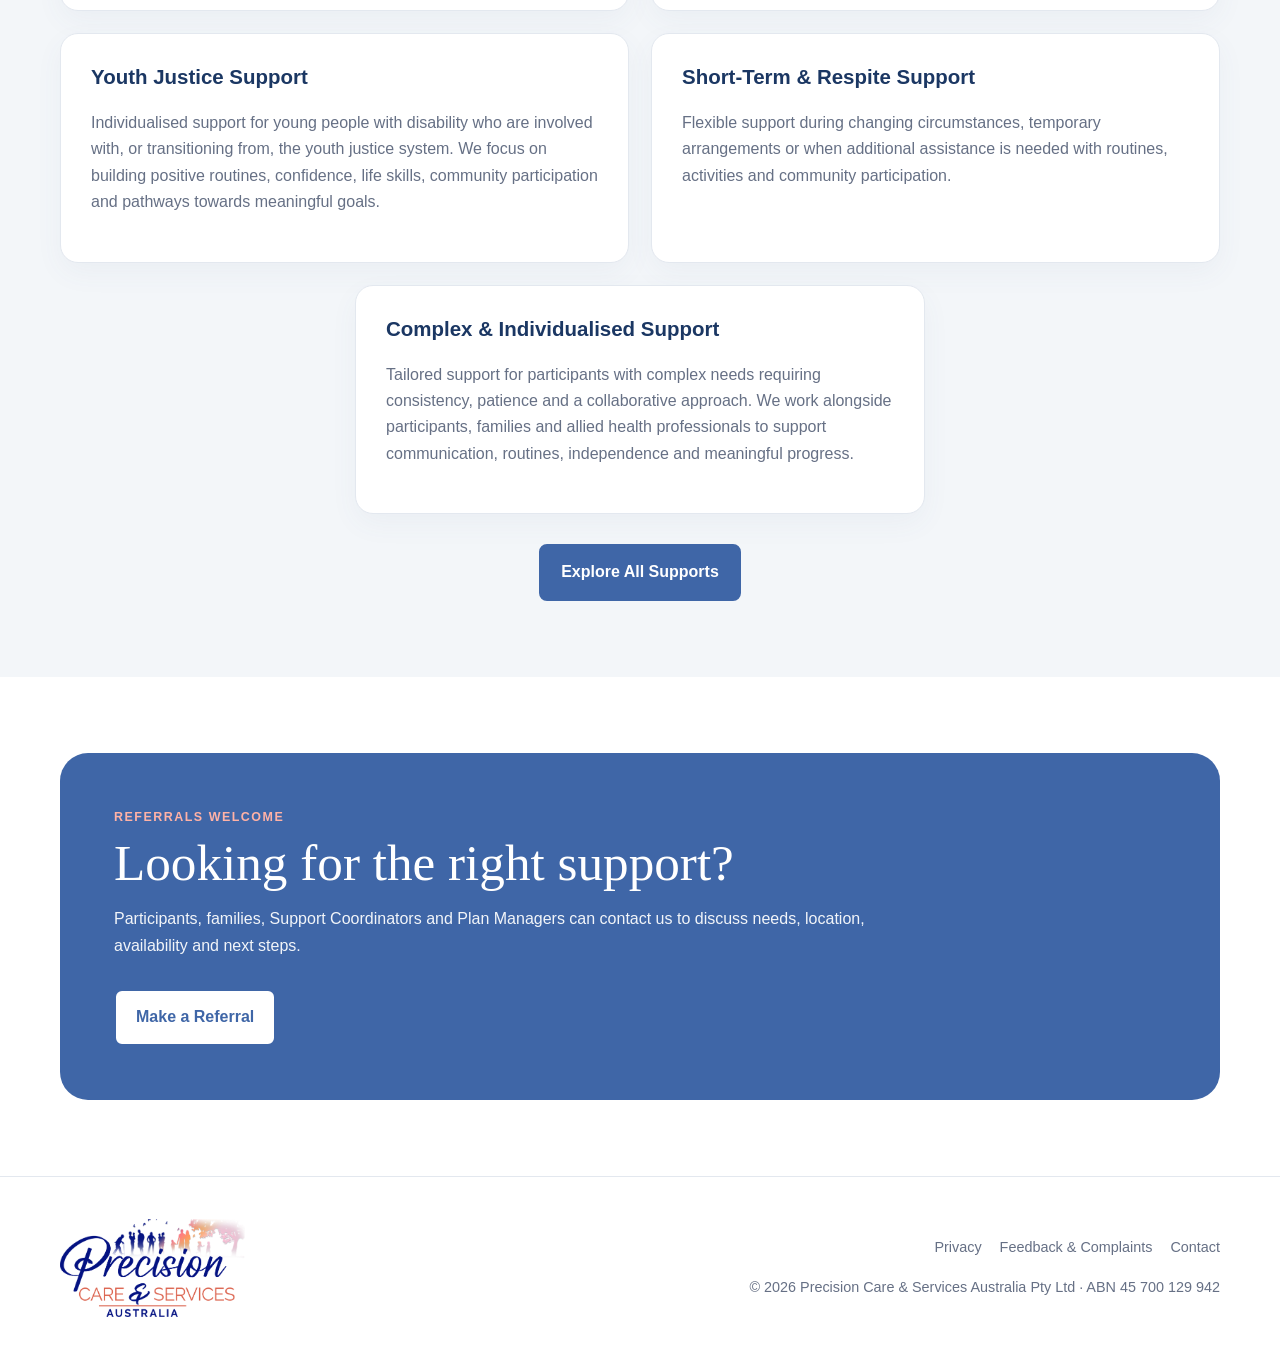
==== commit f786875f: "Update index.html" ====
--- a/index.html
+++ b/index.html
@@ -12,7 +12,7 @@
 <header>
 <div class="wrap nav">
 <a href="index.html"><img class="logo" src="logo-web.png" alt="Precision Care & Services Australia"></a>
-
+<button class="menu-toggle" aria-label="Open menu">☰</button>
 <nav class="links" aria-label="Main navigation">
 <a href="about.html">About</a><a href="supports.html">Our Supports</a><a href="referrals.html">Referrals</a><a href="contact.html">Contact</a>
 </nav>
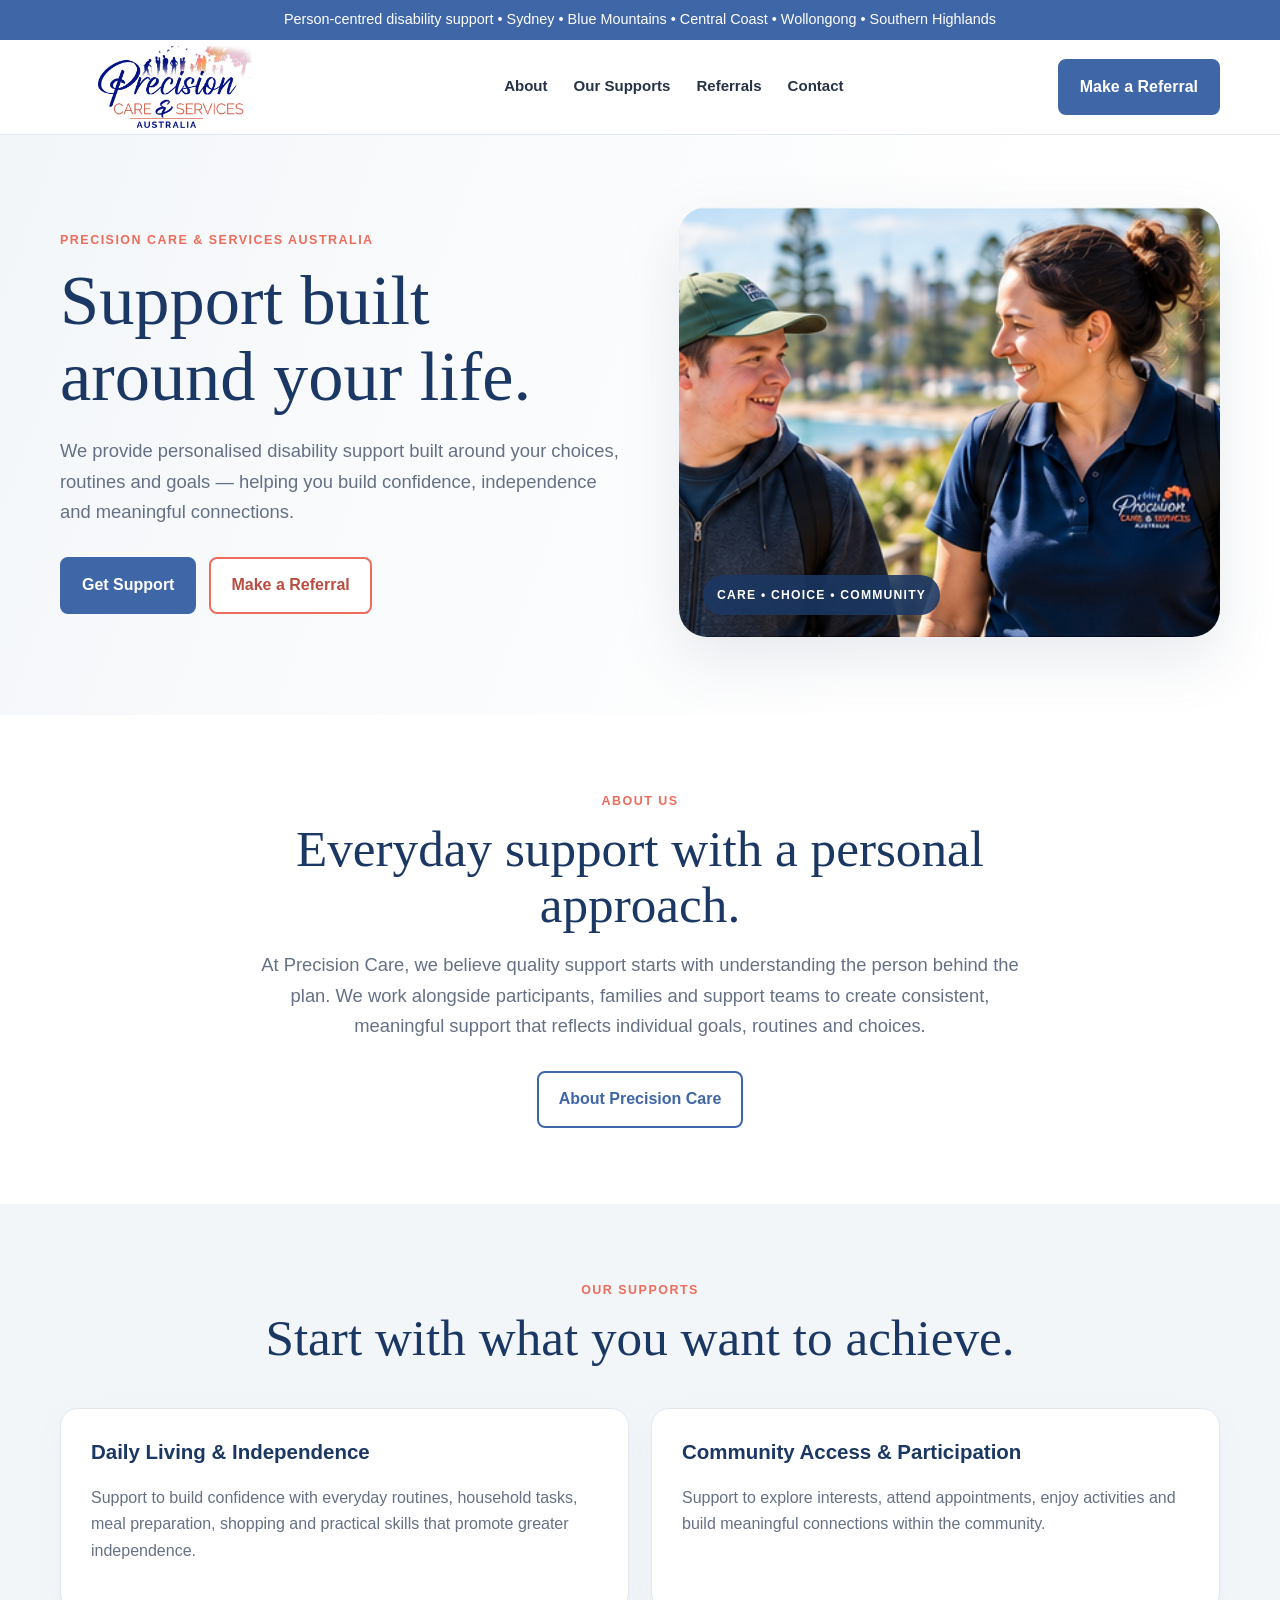
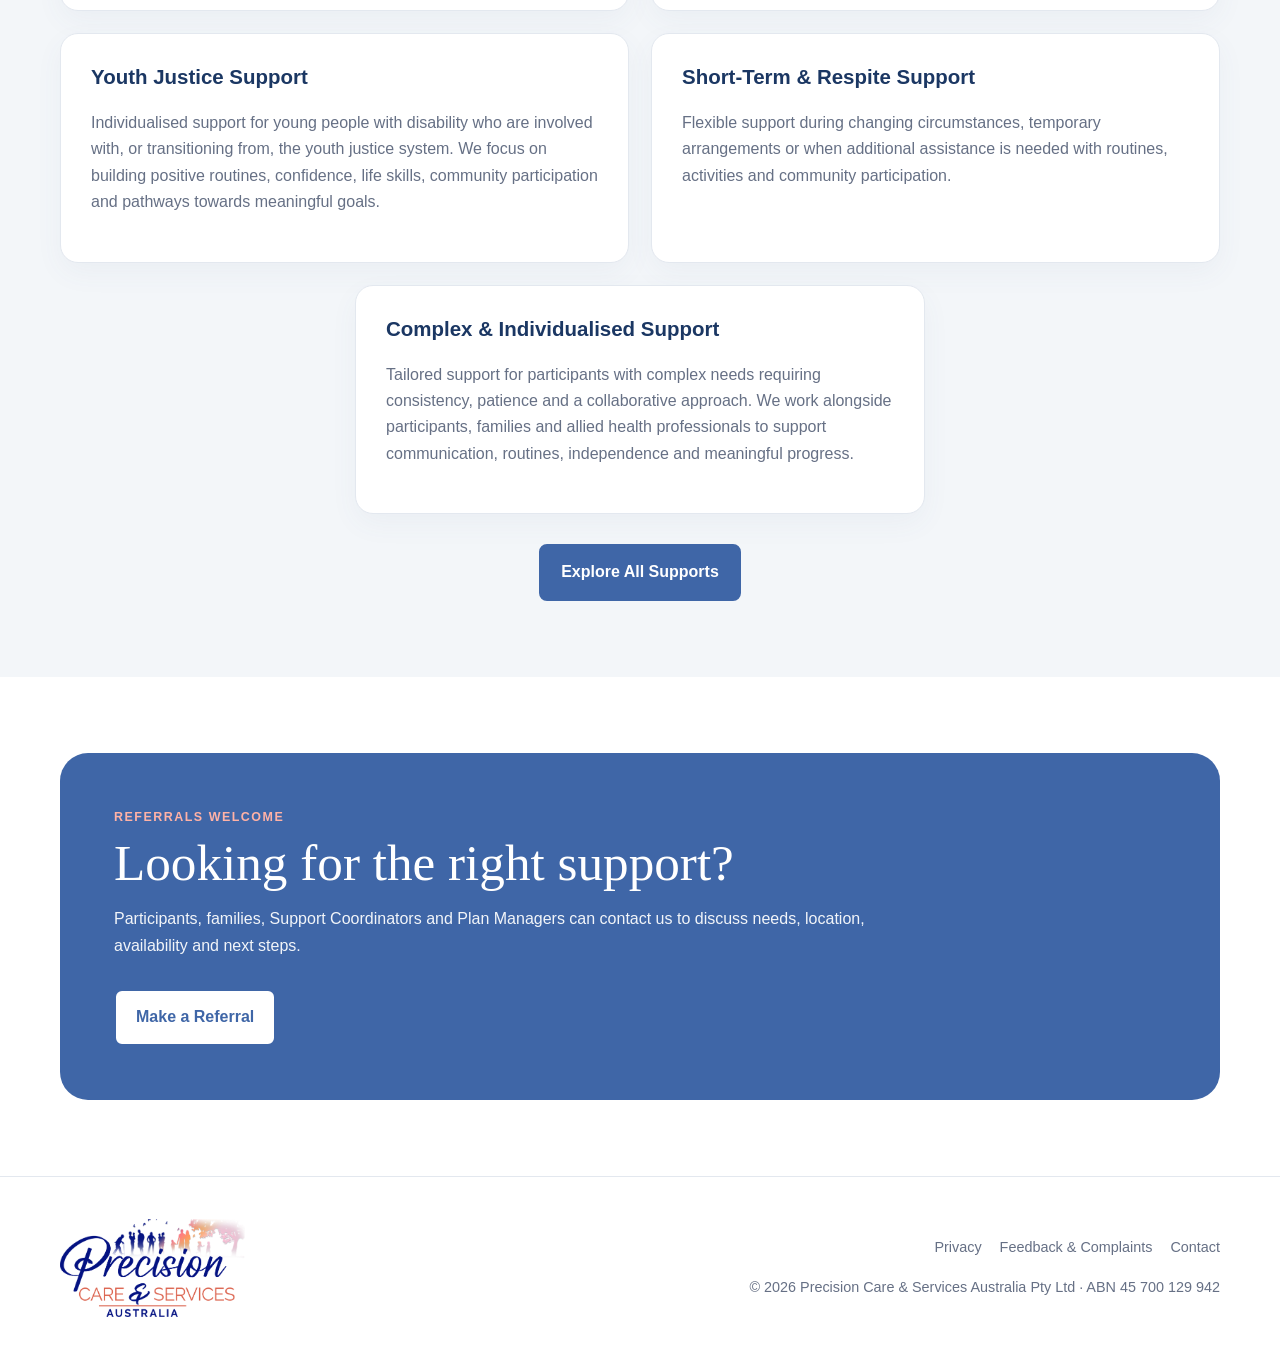
==== commit 2847f7c3: "Hide menu toggle button by default" ====
--- a/index.html
+++ b/index.html
@@ -12,7 +12,7 @@
 <header>
 <div class="wrap nav">
 <a href="index.html"><img class="logo" src="logo-web.png" alt="Precision Care & Services Australia"></a>
-<button class="menu-toggle" aria-label="Open menu">☰</button>
+<button class="menu-toggle" aria-label="Open menu" style="display:none;">☰</button>
 <nav class="links" aria-label="Main navigation">
 <a href="about.html">About</a><a href="supports.html">Our Supports</a><a href="referrals.html">Referrals</a><a href="contact.html">Contact</a>
 </nav>
--- a/styles.css
+++ b/styles.css
@@ -323,17 +323,12 @@
     padding: 26px;
   }
 }
+.menu-toggle {
+  display: none !important;
+}
+
 @media (max-width: 620px) {
   .menu-toggle {
     display: block !important;
   }
 }
-.menu-toggle {
-  display: none !important;
-}
-
-@media (max-width: 620px) {
-  .menu-toggle {
-    display: block !important;
-  }
-}
